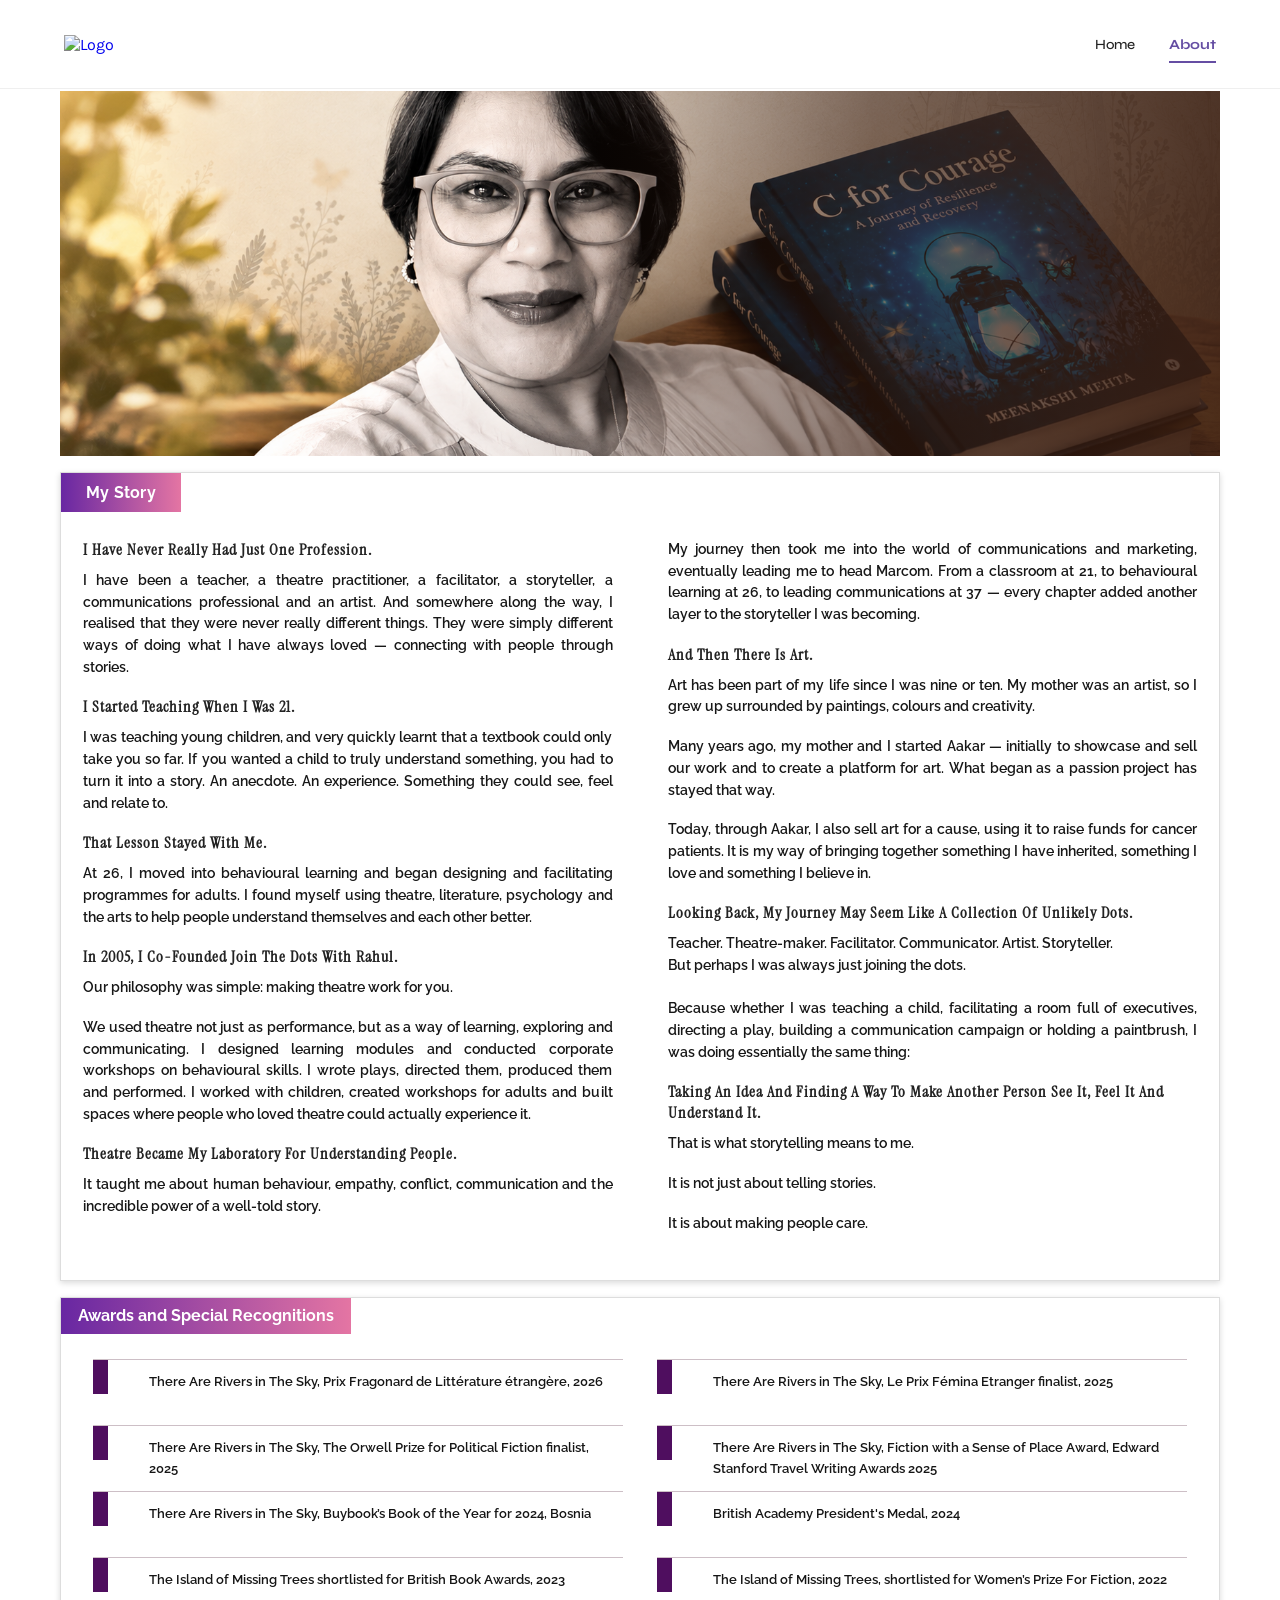
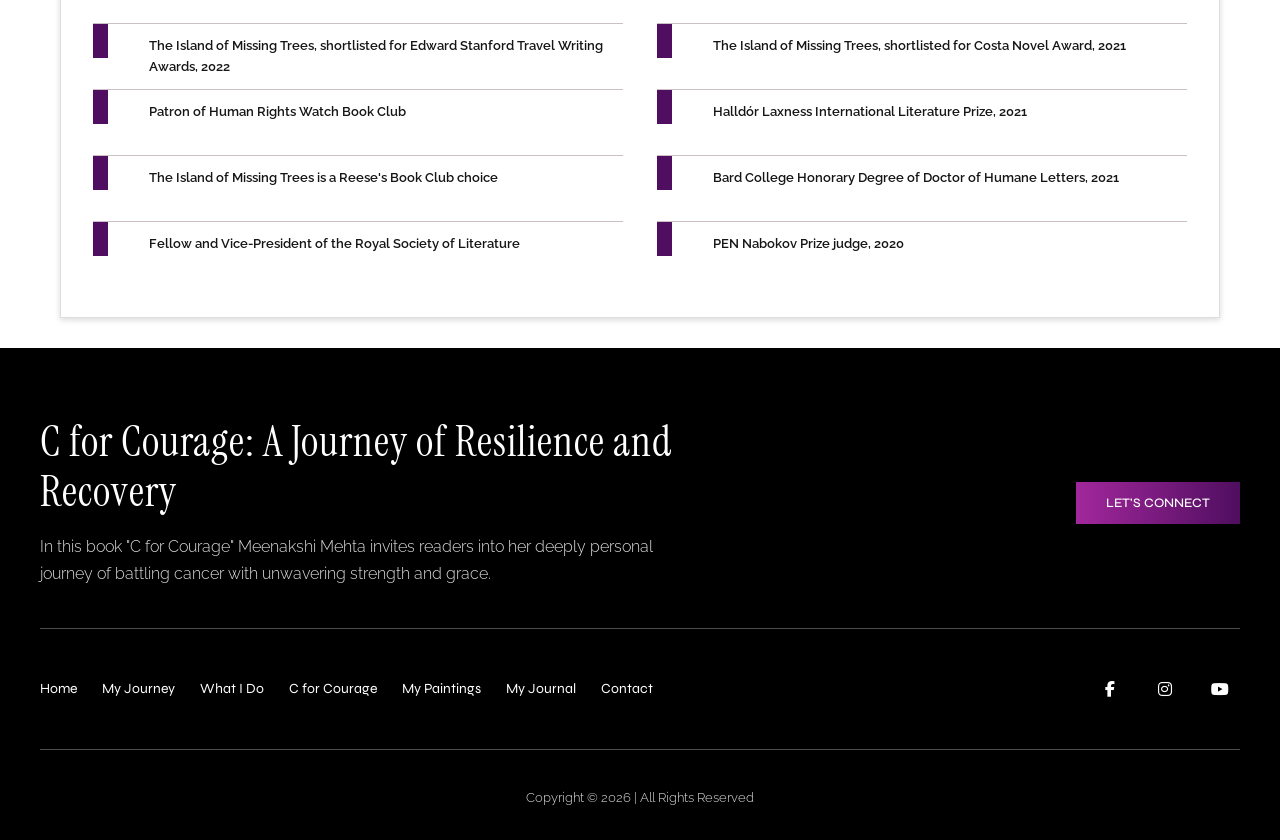
==== about.html @ 2e902992 "Sep Commit About Sep Commit About" ====
<!doctype html>
<html lang="en">
  <head>
    <meta charset="utf-8" />

    <meta content="width=device-width, initial-scale=1.0" name="viewport" />

    <title>Meenakshi Mehta | My Paintings</title>

    <link
      href="https://res.cloudinary.com/dgrocldtz/image/upload/v1784533795/favicon_zptkkn.png"
      rel="icon"
      type="image/png"
    />

    <link href="stylee.css" rel="stylesheet" />
    <link href="style.css" rel="stylesheet" />
    <link href="about.css" rel="stylesheet" />

    <!-- Font Awesome -->
    <link
      href="https://cdnjs.cloudflare.com/ajax/libs/font-awesome/6.7.2/css/all.min.css"
      rel="stylesheet"
    />
  </head>

  <body>
    <!-- ================= HEADER ================= -->
    <header class="header">
      <div class="container nav">
        <div class="logo">
          <a href="index.html">
            <img
              alt="Logo"
              src="https://res.cloudinary.com/dgrocldtz/image/upload/v1784533790/logo_mvz7ui.png"
            />
          </a>
        </div>

        <ul class="menu">
          <li>
            <a href="index.html">Home</a>
          </li>

          <li>
            <a class="active" href="about.html">About</a>
          </li>
        </ul>

        <div class="menu-btn">
          <i class="fa-solid fa-bars"></i>
        </div>
      </div>

      <div class="menu-overlay"></div>
    </header>

    <!-- =========================
         HERO SECTION
    ========================== -->
    <section class="hero-section">
      <div class="hero-container">
        <img
          src="img/about.png"
          alt="Author sitting in a library"
          class="hero-image"
        />

        <!-- Dark overlay on right side -->
        <div class="hero-overlay"></div>
      </div>
    </section>

    <!-- ================= ABOUT SECTION ================= -->

    <section class="biography-section">
      <div class="biography-container">
        <!-- Section Title -->
        <div class="biography-title">My Story</div>

        <!-- Biography Content -->
        <div class="biography-content">
          <!-- Left Column -->
          <div class="biography-column">
            <h4>I have never really had just one profession.</h4>
            <p>
              I have been a teacher, a theatre practitioner, a facilitator, a
              storyteller, a communications professional and an artist. And
              somewhere along the way, I realised that they were never really
              different things. They were simply different ways of doing what I
              have always loved — connecting with people through stories.
            </p>

            <h4>I started teaching when I was 21.</h4>

            <p>
              I was teaching young children, and very quickly learnt that a
              textbook could only take you so far. If you wanted a child to
              truly understand something, you had to turn it into a story. An
              anecdote. An experience. Something they could see, feel and relate
              to.
            </p>

            <h4>That lesson stayed with me.</h4>
            <p>
              At 26, I moved into behavioural learning and began designing and
              facilitating programmes for adults. I found myself using theatre,
              literature, psychology and the arts to help people understand
              themselves and each other better.
            </p>

            
            <h4>In 2005, I co-founded Join the Dots with Rahul.</h4>
            <p>Our philosophy was simple: making theatre work for you.</p>
            <p>
              We used theatre not just as performance, but as a way of learning,
              exploring and communicating. I designed learning modules and
              conducted corporate workshops on behavioural skills. I wrote
              plays, directed them, produced them and performed. I worked with
              children, created workshops for adults and built spaces where
              people who loved theatre could actually experience it.
            </p>            
            
            <h4>Theatre became my laboratory for understanding people.</h4>
            <p>
              It taught me about human behaviour, empathy, conflict,
              communication and the incredible power of a well-told story.
            </p>
          </div>

          <!-- Right Column -->
          <div class="biography-column">
            <p>
              My journey then took me into the world of communications and
              marketing, eventually leading me to head Marcom. From a classroom
              at 21, to behavioural learning at 26, to leading communications at
              37 &mdash; every chapter added another layer to the storyteller I
              was becoming.
            </p>

            <h4>And then there is art.</h4>
            <p>
              Art has been part of my life since I was nine or ten. My mother
              was an artist, so I grew up surrounded by paintings, colours and
              creativity.
            </p>
            <p>
              Many years ago, my mother and I started Aakar &mdash; initially to
              showcase and sell our work and to create a platform for art. What
              began as a passion project has stayed that way.
            </p>
            <p>
              Today, through Aakar, I also sell art for a cause, using it to
              raise funds for cancer patients. It is my way of bringing together
              something I have inherited, something I love and something I
              believe in.
            </p>
            <h4>
              Looking back, my journey may seem like a collection of unlikely
              dots.
            </h4>
            <p>
              Teacher. Theatre-maker. Facilitator. Communicator. Artist.
              Storyteller.<br />But perhaps I was always just joining the
              dots.<br /><br />Because whether I was teaching a child, facilitating a
              room full of executives, directing a play, building a
              communication campaign or holding a paintbrush, I was doing
              essentially the same thing:
            </p>

            <h4>Taking an idea and finding a way to make another person see it, feel it and understand it.</h4>
            <p>That is what storytelling means to me.</p>
            <p>It is not just about telling stories.</p>
            <p>It is about making people care.</p>
          </div>
        </div>
      </div>
    </section>

    <!-- ================= AWARDS SECTION ================= -->
    <!-- =========================================
     AWARDS & SPECIAL RECOGNITIONS
========================================= -->

    <section class="awards-section">
      <div class="awards-container">
        <!-- Section Heading -->
        <div class="awards-title">Awards and Special Recognitions</div>

        <div class="awards-grid">
          <!-- =========================
                 LEFT COLUMN
            ========================== -->

          <div class="awards-column">
            <div class="award-item">
              <span class="award-marker"></span>

              <p>
                There Are Rivers in The Sky, Prix Fragonard de Littérature
                étrangère, 2026
              </p>
            </div>

            <div class="award-item">
              <span class="award-marker"></span>

              <p>
                There Are Rivers in The Sky, The Orwell Prize for Political
                Fiction finalist, 2025
              </p>
            </div>

            <div class="award-item">
              <span class="award-marker"></span>

              <p>
                There Are Rivers in The Sky, Buybook’s Book of the Year for
                2024, Bosnia
              </p>
            </div>

            <div class="award-item">
              <span class="award-marker"></span>

              <p>
                The Island of Missing Trees shortlisted for British Book Awards,
                2023
              </p>
            </div>

            <div class="award-item">
              <span class="award-marker"></span>

              <p>
                The Island of Missing Trees, shortlisted for Edward Stanford
                Travel Writing Awards, 2022
              </p>
            </div>

            <div class="award-item">
              <span class="award-marker"></span>

              <p>Patron of Human Rights Watch Book Club</p>
            </div>

            <div class="award-item">
              <span class="award-marker"></span>

              <p>The Island of Missing Trees is a Reese's Book Club choice</p>
            </div>

            <div class="award-item">
              <span class="award-marker"></span>

              <p>
                Fellow and Vice-President of the Royal Society of Literature
              </p>
            </div>
          </div>

          <!-- =========================
                 RIGHT COLUMN
            ========================== -->

          <div class="awards-column">
            <div class="award-item">
              <span class="award-marker"></span>

              <p>
                There Are Rivers in The Sky, Le Prix Fémina Etranger finalist,
                2025
              </p>
            </div>

            <div class="award-item">
              <span class="award-marker"></span>

              <p>
                There Are Rivers in The Sky, Fiction with a Sense of Place
                Award, Edward Stanford Travel Writing Awards 2025
              </p>
            </div>

            <div class="award-item">
              <span class="award-marker"></span>

              <p>British Academy President's Medal, 2024</p>
            </div>

            <div class="award-item">
              <span class="award-marker"></span>

              <p>
                The Island of Missing Trees, shortlisted for Women’s Prize For
                Fiction, 2022
              </p>
            </div>

            <div class="award-item">
              <span class="award-marker"></span>

              <p>
                The Island of Missing Trees, shortlisted for Costa Novel Award,
                2021
              </p>
            </div>

            <div class="award-item">
              <span class="award-marker"></span>

              <p>Halldór Laxness International Literature Prize, 2021</p>
            </div>

            <div class="award-item">
              <span class="award-marker"></span>

              <p>
                Bard College Honorary Degree of Doctor of Humane Letters, 2021
              </p>
            </div>

            <div class="award-item">
              <span class="award-marker"></span>

              <p>PEN Nabokov Prize judge, 2020</p>
            </div>
          </div>
        </div>
      </div>
    </section>

    <!-- ================= FOOTER ================= -->
    <footer class="footer">
      <div class="footer-container">
        <div class="footer-top">
          <div class="footer-left">
            <h2>C for Courage: A Journey of Resilience and Recovery</h2>

            <p>
              In this book "C for Courage" Meenakshi Mehta invites readers into
              her deeply personal journey of battling cancer with unwavering
              strength and grace.
            </p>
          </div>

          <div class="footer-buttons">
            <a class="btn dark" href="#contact"> LET'S CONNECT </a>
          </div>
        </div>

        <hr />

        <div class="footer-middle">
          <div class="footer-links">
            <a class="nav-link active" href="/"> Home </a>

            <a class="nav-link" href="#about"> My Journey </a>

            <a class="nav-link" href="#services"> What I Do </a>

            <a class="nav-link" href="#cforcourage"> C for Courage </a>

            <a class="nav-link" href="#paintings"> My Paintings </a>

            <a class="nav-link" href="#blog"> My Journal </a>

            <a class="nav-link" href="#contact"> Contact </a>
          </div>

          <div class="footer-socials">
            <a href="#">
              <i class="fab fa-facebook-f"></i>
            </a>

            <a href="#">
              <i class="fab fa-instagram"></i>
            </a>

            <a href="#">
              <i class="fab fa-youtube"></i>
            </a>
          </div>
        </div>

        <hr />

        <div class="footer-bottom">
          <p>Copyright © 2026 | All Rights Reserved</p>
        </div>
      </div>
    </footer>

    <!-- ================= MOVE TO TOP ================= -->
    <button id="scrollTopBtn">
      <i class="fas fa-arrow-up"></i>
    </button>

    <!-- Existing website script -->
    <script src="script.js"></script>
  </body>
</html>
---- stylee.css ----
/*=========================
Google Font
=========================*/
@import url("https://fonts.googleapis.com/css2?family=Raleway:ital,wght@0,100..900;1,100..900&display=swap");

@import url("https://fonts.googleapis.com/css2?family=Syne:wght@400..800&display=swap");

* {
  margin: 0;
  padding: 0;
  box-sizing: border-box;
}

html {
  scroll-behavior: smooth;
}

body {
  font-family: "Raleway", sans-serif;
  color: #222;
  background: #fff;
}

img {
  width: 100%;
  display: block;
}

a {
  text-decoration: none;
}

ul {
  list-style: none;
}

.container {
  width: 92%;
  max-width: 1280px;
  margin: auto;
}

/*=========================
Header
=========================*/
.header {
  position: sticky;
  top: 0;
  left: 0;
  width: 100%;
  background: #fff;
  z-index: 999;
  border-bottom: 1px solid #ececec;
}

.nav {
  display: flex;
  justify-content: space-between;
  align-items: center;
  height: 82px;
}

.menu {
  display: flex;
  align-items: center;
  gap: 34px;
}

.menu li a {
  color: #222;
  font-size: 13px;
  font-weight: 500;
  transition: 0.3s;
  font-family: "Syne", serif;
}

.menu li a:hover {
  color: #654ea3;
}

.menu li a.active {
  color: #654ea3;
}

.menu-btn {
  display: none;

  font-size: 24px;

  cursor: pointer;
}

/*=========================
Page Title
=========================*/

.page-title {
  padding: 60px 0 45px;
  text-align: center;
}

.page-title h1 {
  font-size: 3rem;
  font-weight: 800;
  text-transform: uppercase;
  font-family: "Cormorant Garamond", serif;
  line-height: 1.1;
}

.page-title h1 span {
  color: #654ea3;
}

/*=========================
Portfolio
=========================*/

.portfolio {
  padding-bottom: 80px;
}

.portfolio-grid {
  display: grid;

  grid-template-columns: repeat(4, 1fr);

  gap: 40px 28px;
}

/*=========================
Card
=========================*/

.work-card {
  transition: 0.35s;
}

.image {
  overflow: hidden;
  border: 1px solid #ededed;
}

.image img {
  aspect-ratio: 1/1;
  object-fit: cover;
  transition: 0.45s;
}

.work-card:hover img {
  transform: scale(1.08);
}

.work-card h3 {
  margin-top: 14px;
  font-size: 15px;
  font-weight: 700;
  color: #111;
}

.work-card p {
  margin-top: 6px;

  color: #666;

  font-size: 12px;

  line-height: 22px;

  font-style: italic;
}

/*=========================
Responsive
=========================*/

@media (max-width: 1100px) {
  .portfolio-grid {
    grid-template-columns: repeat(3, 1fr);
  }

  .menu {
    gap: 22px;
  }
}

@media (max-width: 768px) {
  .menu {
    display: none;
  }

  .menu-btn {
    display: block;
  }

  .page-title {
    padding: 45px 0;
  }

  .page-title h1 {
    font-size: 42px;
  }

  .portfolio-grid {
    grid-template-columns: repeat(2, 1fr);

    gap: 30px 20px;
  }
}

@media (max-width: 576px) {
  .logo img {
    width: 145px;
  }

  .page-title h1 {
    font-size: 34px;
  }

  .portfolio-grid {
    grid-template-columns: 1fr;

    gap: 35px;
  }
}

/*=========================
Portfolio Card Styling
=========================*/

.work-card {
  position: relative;
  transition: all 0.35s ease;
}

.work-card:hover {
  transform: translateY(-6px);
}

.image {
  position: relative;
  overflow: hidden;
  background: #fff;
  border: 1px solid #e9e9e9;
  box-shadow: 0 3px 10px rgba(0, 0, 0, 0.05);
  transition: 0.35s;
}

.work-card:hover .image {
  box-shadow: 0 18px 35px rgba(0, 0, 0, 0.12);
}

.image img {
  width: 100%;
  height: 250px;
  object-fit: cover;
  transition: transform 0.6s ease;
}

.work-card:hover img {
  transform: scale(1.08);
}

/* Title */

.work-card h3 {
  margin-top: 15px;
  font-size: 15px;
  font-weight: 700;
  color: #111;
  line-height: 22px;
  transition: 0.3s;
  text-transform: uppercase;
  font-family: "Raleway", sans-serif;
}

.work-card:hover h3 {
  color: #654ea3;
}

.gradientText {
  background: -webkit-linear-gradient(#9d50bb, #6e48aa);
  -webkit-background-clip: text;
  background-clip: text;
  -webkit-text-fill-color: transparent;
}

/* Category */

.work-card p {
  margin-top: 8px;
  font-size: 12px;
  line-height: 20px;
  color: #777;
  font-style: italic;
}

/*=========================
Better Responsive
=========================*/

@media (max-width: 1200px) {
  .image img {
    height: 220px;
  }
}

@media (max-width: 768px) {
  .image img {
    height: 210px;
  }

  .work-card h3 {
    font-size: 14px;
  }
}

@media (max-width: 576px) {
  .image img {
    height: 260px;
  }
}

/*=========================
Mobile Menu
=========================*/

.menu-overlay {
  position: fixed;
  inset: 0;
  background: rgba(0, 0, 0, 0.45);
  opacity: 0;
  visibility: hidden;
  transition: 0.35s;
  z-index: 998;
}

.menu-overlay.active {
  opacity: 1;
  visibility: visible;
}

@media (max-width: 768px) {
  .menu {
    position: fixed;

    top: 0;
    right: -100%;

    width: 280px;
    height: 100vh;

    background: #fff;

    display: flex;
    flex-direction: column;

    align-items: flex-start;

    gap: 0;

    padding: 90px 30px;

    box-shadow: -5px 0 20px rgba(0, 0, 0, 0.12);

    transition: 0.4s;

    z-index: 999;
  }

  .menu.active {
    right: 0;
  }

  .menu li {
    width: 100%;
  }

  .menu li a {
    display: block;

    padding: 15px 0;

    border-bottom: 1px solid #eee;

    font-size: 15px;

    width: 100%;
  }

  .menu-btn {
    display: block;
    font-size: 24px;
    cursor: pointer;
    z-index: 1000;
  }
}

/*=================================
STEP 5 : Premium Portfolio Cards
=================================*/

.portfolio {
  padding: 20px 0 100px;
}

.portfolio-grid {
  display: grid;
  grid-template-columns: repeat(3, 1fr);
  gap: 55px 32px;
}

/* Card */

.work-card {
  cursor: pointer;
  transition: all 0.4s ease;
}

/* Image */

.image {
  position: relative;
  overflow: hidden;
  background: #fff;
  border-radius: 4px;
  border: 1px solid #ececec;
  box-shadow: 0 6px 20px rgba(0, 0, 0, 0.05);
}

.image img {
  width: 100%;
  aspect-ratio: 1/1;
  object-fit: cover;
  transition: transform 0.8s ease;
  height: 480px;
}

/* Overlay */

.image::before {
  content: "";
  position: absolute;
  inset: 0;
  background: linear-gradient(to top, rgba(0, 0, 0, 0.45), rgba(0, 0, 0, 0.05));
  opacity: 0;
  transition: 0.4s;
  z-index: 1;
}

.work-card:hover .image::before {
  opacity: 1;
}

.work-card:hover .image::after {
  opacity: 1;
  transform: translate(-50%, -50%) scale(1);
}

.work-card:hover img {
  transform: scale(1.12);
}

.work-card:hover {
  transform: translateY(-10px);
}

/* Content */

.work-content {
  padding: 18px 2px 0;
}

.work-content h3 {
  font-size: 17px;
  color: #1d1d1d;

  font-weight: 700;

  line-height: 28px;

  transition: 0.3s;
}

.work-content p {
  margin-top: 10px;

  color: #777;

  font-size: 13px;

  line-height: 24px;

  font-style: italic;
}

.work-card:hover h3 {
  color: #654ea3;
}

/* Responsive */

@media (max-width: 1200px) {
  .portfolio-grid {
    grid-template-columns: repeat(3, 1fr);
  }
}

@media (max-width: 992px) {
  .portfolio-grid {
    grid-template-columns: repeat(2, 1fr);
  }
}

@media (max-width: 576px) {
  .portfolio-grid {
    grid-template-columns: 1fr;
    gap: 45px;
  }

  .image img {
    aspect-ratio: 1/1;
  }
}

/*=====================================
STEP 6 : Premium Header (WebeeSocial Style)
======================================*/

.header {
  position: sticky;
  top: 0;
  left: 0;
  width: 100%;
  background: #fff;
  z-index: 9999;
  transition: 0.35s ease;
  border-bottom: 1px solid #efefef;
}

.header.scrolled {
  box-shadow: 0 8px 25px rgba(0, 0, 0, 0.08);
}

.nav {
  height: 88px;
  display: flex;
  align-items: center;
  justify-content: space-between;
}

.logo img {
  width: 150px;
  transition: 0.3s;
}

/*==================
Navigation
==================*/

.menu {
  display: flex;
  align-items: center;
  gap: 34px;
}

.menu li {
  position: relative;
}

.menu li a {
  position: relative;

  display: inline-block;

  color: #222;

  font-size: 14px;

  font-weight: 500;

  padding: 30px 0;

  transition: 0.35s;
}

/* Hover */

.menu li a:hover {
  color: #654ea3;
  font-weight: 700;
}

/* Active */

.menu li a.active {
  color: #654ea3;
  font-weight: 700;
}

/* Underline Animation */

.menu li a::after {
  content: "";

  position: absolute;

  left: 0;
  bottom: 20px;

  width: 0;
  height: 2px;

  background: #654ea3;

  transition: 0.35s ease;
}

.menu li a:hover::after {
  width: 100%;
}

.menu li a.active::after {
  width: 100%;
}

/*==================
Hamburger
==================*/

.menu-btn {
  width: 44px;
  height: 44px;

  border-radius: 50%;

  display: none;

  align-items: center;
  justify-content: center;

  cursor: pointer;

  transition: 0.3s;
}

.menu-btn:hover {
  background: #f5f5f5;
}

.menu-btn i {
  font-size: 22px;
}

/*==================
Responsive
==================*/

@media (max-width: 768px) {
  .nav {
    height: 78px;
  }

  .logo img {
    width: 160px;
  }

  .menu-btn {
    display: flex;
  }

  .menu {
    padding-top: 90px;
  }

  .menu li a {
    padding: 16px 0;
  }
}
---- style.css ----
@import url("https://fonts.googleapis.com/css2?family=Instrument+Serif:ital@0;1&display=swap");

@import url("https://fonts.googleapis.com/css2?family=Karla:ital,wght@0,200..800;1,200..800&display=swap");

@import url("https://fonts.googleapis.com/css2?family=Raleway:ital,wght@0,100..900;1,100..900&display=swap");

@import url("https://fonts.googleapis.com/css2?family=Poppins:ital,wght@0,100;0,200;0,300;0,400;0,500;0,600;0,700;0,800;0,900;1,100;1,200;1,300;1,400;1,500;1,600;1,700;1,800;1,900&display=swap");

* {
  margin: 0;
  padding: 0;
  box-sizing: border-box;
}

html {
  overflow-x: hidden;
  scroll-behavior: smooth;
}

body {
  overflow-x: hidden;
  overflow-y: auto;
}

h1,
h2,
h3,
h4,
h5,
h6 {
  font-family: "Instrument Serif", serif;
}

p {
  font-family: "Raleway", sans-serif;
}

a {
  font-family: "Karla", sans-serif;
}

button {
  font-family: "Karla", sans-serif;
}

ul li {
  font-family: "Raleway", sans-serif;
}

#paintingPrice {
  font-size: 2rem;
  font-weight: 600;
  font-family: "Poppins", sans-serif;
}

/* ================= Navbar CSS ================= */
.navbar {
  position: absolute;
  top: 0;
  left: 0;
  width: 100%;
  padding: 25px 6%;
  display: flex;
  justify-content: space-between;
  align-items: center;
  z-index: 1000;
}

.logo img {
  width: 140px;
  height: auto;
  display: block;
}

/* Desktop Menu */
#navMenu {
  display: flex;
  align-items: center;
  gap: 1.5rem;
}

#navMenu a {
  position: relative;
  text-decoration: none;
  color: #111;
  font-size: 0.9rem;
  font-weight: 700;
  padding-bottom: 8px;
  text-transform: uppercase;
}

/* underline animation */
#navMenu a::after {
  content: "";
  position: absolute;
  left: 50%;
  bottom: 0;
  width: 0;
  height: 1px;
  background: #111;
  transform: translateX(-50%);
  transition: width 0.35s ease;
}

#navMenu a:hover::after,
#navMenu a.active::after {
  width: 100%;
}

/* Hamburger */
.menu-btn {
  display: none;
  width: 31px;
  height: 26px;
  cursor: pointer;
  flex-direction: column;
  justify-content: space-between;
}

.menu-btn span {
  width: 100%;
  height: 3px;
  background: #111;
  border-radius: 5px;
  transition: 0.3s;
}

/* ================= Social Icons ================= */
#navMenu .social-link {
  padding-bottom: 0;
  width: 24px;
  height: 24px;
  display: flex;
  align-items: center;
  justify-content: center;
  margin-left: 2px;
}

#navMenu .social-link::after {
  display: none;
}

#navMenu .social-link img {
  width: 31px;
  height: 31px;
  transition: 0.3s ease;
  transform: translateY(-2px)
}

#navMenu .social-link:hover img {
  transform: translateY(-4px);
}

@media (max-width: 768px) {
  #navMenu .social-link {
    width: auto;
    height: auto;
  }

  #navMenu .social-link img {
    width: 22px;
    height: 22px;
  }
}

/* ================= Tablet ================= */
@media (max-width: 1024px) {
  .navbar {
    padding: 20px 4%;
  }

  #navMenu {
    gap: 1rem;
  }

  #navMenu a {
    font-size: 1rem;
  }
}

/* ================= Mobile ================= */
@media (max-width: 768px) {
  .navbar {
    padding: 20px 5%;
  }

  .logo img {
    width: 120px;
  }

  /* Show Hamburger */
  .menu-btn {
    display: flex;
    background: transparent;
    border: none;
  }

  /* Mobile Menu */
  #navMenu {
    position: absolute;
    top: 100%;
    left: 0;
    width: 100%;
    background: #fff;
    display: flex;
    flex-direction: column;
    align-items: center;
    padding: 30px 0;
    gap: 25px;
    transform: translateY(-20px);
    opacity: 0;
    visibility: hidden;
    transition: 0.35s ease;
    box-shadow: 0 10px 25px rgba(0, 0, 0, 0.1);
  }

  #navMenu.active {
    transform: translateY(0);
    opacity: 1;
    visibility: visible;
  }

  #navMenu a {
    font-size: 1.2rem;
  }

  /* Hamburger Animation */
  .menu-btn.active span:nth-child(1) {
    transform: rotate(45deg) translateY(13px);
  }

  .menu-btn.active span:nth-child(2) {
    opacity: 0;
  }

  .menu-btn.active span:nth-child(3) {
    transform: rotate(-45deg) translateY(-13px);
  }
}

/* Small Mobile */
@media (max-width: 480px) {
  .navbar {
    padding: 18px 20px;
  }

  .logo img {
    width: 110px;
  }

  #navMenu a {
    font-size: 1.1rem;
  }
}

/* ================= Hero Section CSS ================= */
.hero {
  min-height: 80vh;
  position: relative;
  overflow: hidden;
  background: linear-gradient(90deg, #ffffff 0%, #eaafc8 50%, #654ea3 100%);
}

/* ================= HERO BACKGROUND IMAGE ================= */

.hero::before {
  content: "";
  position: absolute;
  inset: 0;

  background-image: url("./img/banner.png");
  background-size: cover;
  background-position: center;
  background-repeat: no-repeat;

  opacity: 0.40;
  z-index: 0;
  pointer-events: none;
}

/* ================= MOVING BACKGROUND TEXT ================= */

.scroll-text {
  position: absolute;
  top: 28%;
  left: 0;
  width: 100%;
  height: 126px;
  cursor: pointer;
  overflow: hidden;

  -webkit-mask-image: linear-gradient(
    to right,
    transparent,
    black 12%,
    black 88%,
    transparent
  );

  mask-image: linear-gradient(
    to right,
    transparent,
    black 12%,
    black 88%,
    transparent
  );

  z-index: 1;
}

.scroll-track {
  display: flex;
  width: max-content;
  animation: marquee 53s linear infinite;
}

.scroll-text:hover .scroll-track {
  animation-play-state: paused;
}

.scroll-track span {
  font-size: clamp(70px, 7vw, 160px);
  font-weight: 500;
  color: #000;
  white-space: nowrap;
  padding-right: 100px;
  line-height: 1;
  font-family: "Instrument Serif", serif;
  letter-spacing: 4px;
}

/* ================= MARQUEE ANIMATION ================= */

@keyframes marquee {
  from {
    transform: translateX(0);
  }

  to {
    transform: translateX(-50%);
  }
}

/* ================= HERO CONTENT ================= */

.hero-content {
  max-width: 1400px;
  min-height: 80vh;
  margin: auto;
  padding: 90px 7% 0;

  display: flex;
  align-items: center;
  justify-content: center;

  position: relative;
  z-index: 2;
}

/* ================= LEFT CONTENT ================= */

.small-content {
  padding-top: 62px;
}

/* ================= BUTTONS ================= */

.head_buttons {
  display: flex;
  gap: 20px;
  flex-wrap: wrap;
}

.btn1 {
  position: relative;
  display: inline-flex;
  align-items: center;
  justify-content: center;

  padding: 14px 45px;

  text-decoration: none;
  font-size: 13px;
  font-weight: 600;
  text-transform: uppercase;

  overflow: hidden;
  transition: 0.35s;
  z-index: 1;

  font-family: "Karla", sans-serif;
}

/* ================= WHATSAPP BUTTON ================= */

.whatsapp-btn {
  display: inline-flex;
  align-items: center;
  justify-content: center;
  gap: 10px;
}

.whatsapp-btn1 {
  display: inline-flex;
  align-items: center;
  justify-content: center;
  gap: 10px;
}

.whatsapp-btn i {
  font-size: 18px;
  color: #ffffff;
  transition: 0.35s ease;
}

.whatsapp-btn1 i {
  font-size: 18px;
  color: #fff;
  transition: 0.35s ease;
}

.whatsapp-btn:hover i {
  color: #fff;
}

/* ================= FILL BUTTON ================= */

.btn-fill {
  background: linear-gradient(90deg, #a2279c, #4f0e5f);
  color: #fff;
}

.btn-fill::before {
  content: "";

  position: absolute;
  left: 0;
  bottom: -100%;

  width: 100%;
  height: 100%;

  background: linear-gradient(90deg, #6827a2, #e475a3);

  transition: 0.4s;
  z-index: -1;
}

.btn-fill:hover::before {
  bottom: 0;
}

/* ================= OUTLINE BUTTON ================= */

.btn-outline {
  border: 2px solid #ffffff;
  color: #ffffff;
}

.btn-outline::before {
  content: "";

  position: absolute;
  left: 0;
  bottom: -100%;

  width: 100%;
  height: 100%;

  background: linear-gradient(90deg, #a2279c, #4f0e5f);

  transition: 0.4s;
  z-index: -1;
}

.btn-outline:hover {
  color: #fff;
  border: none;
}

.btn-outline:hover::before {
  bottom: 0;
}

/* ================= BUY NOW BUTTON ================= */

.buy-now-btn {
  display: inline-flex;
  align-items: center;
  justify-content: center;

  margin-top: 18px;
  padding: 8px 28px;

  background: linear-gradient(90deg, #a2279c, #4f0e5f);
  color: #fff;

  text-decoration: none;
  border-radius: 50px;

  font-size: 12px;
  font-weight: 600;

  transition: 0.3s ease;
}

.buy-now-btn:hover {
  background: linear-gradient(90deg, #6827a2, #e475a3);
  transform: translateY(-2px);
}

/* ================= LAPTOP ================= */

@media (max-width: 1200px) {
  .hero-content {
    padding: 110px 5% 0;
  }

  .small-content h1 {
    font-size: 45px;
  }

  .hero-image img {
    max-width: 430px;
  }
}

/* ================= TABLET ================= */

@media (max-width: 992px) {
  .hero {
    padding-top: 100px;
  }

  .hero-content {
    min-height: auto;

    flex-direction: column-reverse;

    align-items: center;

    text-align: center;

    padding: 0 30px;
  }

  .small-content {
    padding-bottom: 40px;
  }

  .small-content h1 {
    max-width: 100%;

    font-size: 40px;
  }

  .head_buttons {
    justify-content: center;
  }

  .hero-image {
    justify-content: center;
  }

  .hero-image img {
    max-width: 400px;
  }

  .scroll-text {
    top: 70px;
  }

  .scroll-track span {
    font-size: 85px;
  }
}

/* ================= MOBILE ================= */

@media (max-width: 768px) {
  .hero {
    min-height: auto;

    padding-bottom: 50px;
  }

  .hero-content {
    padding: 0 20px;

    gap: 30px;
  }

  .scroll-text {
    top: 55px;
  }

  .scroll-track span {
    font-size: 62px;
    padding-right: 60px;
    margin-top: 50px;
  }

  .small-content h1 {
    font-size: 32px;
    line-height: 1.25;
  }

  .head_buttons {
    flex-direction: column;
    align-items: center;
  }

  .btn1 {
    width: 100%;
    max-width: 300px;
    padding: 14px 20px;
  }

  .hero-image img {
    max-width: 320px;
  }
}

/* ================= SMALL MOBILE ================= */

@media (max-width: 480px) {
  .scroll-track span {
    font-size: 53px;
    margin-top: 30px;
  }

  .small-content h1 {
    font-size: 26px;
  }

  .hero-image img {
    max-width: 260px;
  }

  .btn1 {
    max-width: 100%;
  }
}

/* ================= Features Section CSS ================= */
.featured-section {
  width: 100%;
  display: flex;
  align-items: center;
  justify-content: space-between;
  gap: 3rem;
  padding: 20px 4%;
  background: #ffffff;
  overflow: hidden;
}

.featured-content {
  flex: 1;
  max-width: 233px;
}

.featured-content h2 {
  font-size: 1.6rem;
  color: #000000;
  margin-left: 40px;
  text-transform: capitalize;
  font-weight: 700;
  letter-spacing: 2px;
}

.logo-slider {
  flex: 1;
  overflow: hidden;
  position: relative;
}

.logo-track {
  display: flex;
  align-items: center;
  gap: 60px;
  width: max-content;
  animation: slideLogos 26s linear infinite;
}

.logo-track img {
  width: 150px;
  height: 150px;
  object-fit: contain;
  transition: 0.3s;
}

.logo-track img:hover {
  transform: scale(1.1);
}

@keyframes slideLogos {
  from {
    transform: translateX(0);
  }
  to {
    transform: translateX(-50%);
  }
}

/* Responsive */

@media (max-width: 768px) {
  .featured-section {
    flex-direction: column;
    text-align: center;
    gap: 40px;
  }

  .featured-content h2 {
    font-size: 32px;
  }

  .logo-track {
    gap: 35px;
  }

  .logo-track img {
    width: 70px;
    height: 70px;
  }
}

/* ================= About Section CSS ================= */
.about-author {
  display: grid;
  grid-template-columns: 1fr 1fr;
  align-items: stretch;
  min-height: 100vh;
  overflow: hidden;
  background: #fff;
}

/* ================= IMAGE SECTION ================= */

.author-image {
  width: 100%;
  height: 100%;
  min-height: 700px;
}

.author-image img {
  width: 100%;
  height: 100%;
  display: block;
  object-fit: cover;
  object-position: center top;
  padding: 100px;
}

/* ================= CONTENT SECTION ================= */

.author-content {
  padding: clamp(40px, 2vw, 95px);
  display: flex;
  flex-direction: column;
  justify-content: center;
}

.subtitle {
  display: inline-block;
  width: fit-content;
  font-size: 14px;
  font-weight: 500;
  text-transform: uppercase;
  padding: 7px 16px;
  border-radius: 30px;
  margin-bottom: 25px;
  font-family: "Karla", sans-serif;
  background: linear-gradient(90deg, #6827a2, #e475a3);
  color: #fff;
}

.author-content h2 {
  font-weight: 800;
  font-size: clamp(38px, 4vw, 64px);
  line-height: 1.1;
  color: #111;
  margin-bottom: 20px;
  letter-spacing: 2px;
}

.author-content p {
  font-size: clamp(15px, 1vw, 18px);
  line-height: 1.4;
  font-weight: 400;
  letter-spacing: 0.3px;
  color: #444;
  text-align: justify;
  margin-bottom: 18px;
}

/* ================= BUTTON ================= */

.author-button {
  margin-top: 5px;
  text-transform: uppercase;
  font-family: "Syne", sans-serif;
}

.book-btn-donate {
  display: inline-flex;
  justify-content: center;
  align-items: center;
  padding: 15px 35px;
  background: linear-gradient(90deg, #a2279c, #4f0e5f);
  color: white;
  text-decoration: none;
  font-size: 14px;
  font-weight: 500;
  transition: 0.3s ease;
  font-family: "Karla", sans-serif;
  text-transform: uppercase;
}

.book-btn-donate:hover {
  transform: translateY(-3px);
  background: linear-gradient(90deg, #6827a2, #e475a3);
}

/* ================================================= */
/* LARGE DESKTOP */
/* ================================================= */

@media (max-width: 1400px) {
  .author-content {
    padding: 60px 60px 60px 0px;
  }

  .author-image {
    min-height: 650px;
  }
}

/* ================================================= */
/* LAPTOP */
/* ================================================= */

@media (max-width: 1200px) {
  .author-content {
    padding: 50px;
  }

  .author-content h2 {
    font-size: 48px;
  }

  .author-content p {
    font-size: 16px;
    text-align: justify;
  }
}

/* ================================================= */
/* TABLET */
/* ================================================= */

@media (max-width: 991px) {
  .about-author {
    grid-template-columns: 1fr;
  }

  .author-image {
    width: 100%;
    height: auto;
    min-height: 0;
  }

  .author-image img {
    width: 100%;
    height: auto;
    object-fit: contain;
    object-position: center;
  }

  .author-content {
    padding: 60px 45px;
  }

  .author-content h2 {
    font-size: 50px;
  }

  .author-content p {
    font-size: 17px;
    line-height: 1.8;
    text-align: justify;
  }
}

/* ================================================= */
/* MOBILE */
/* ================================================= */

@media (max-width: 576px) {
  .about-author {
    display: flex;
    flex-direction: column;
  }

  .author-image {
    width: 100%;
    height: auto;
  }

  .author-image img {
    width: 100%;
    height: auto;
    object-fit: contain;
    object-position: center;
  }

  .author-content {
    padding: 40px 20px;
  }

  .subtitle {
    font-size: 12px;
    padding: 6px 14px;
    margin-bottom: 20px;
  }

  .author-content h2 {
    font-size: 38px;
    line-height: 1.15;
  }

  .author-content p {
    font-size: 15px;
    line-height: 1.8;
    text-align: justify;
    margin-bottom: 15px;
  }

  .book-btn-donate {
    width: 100%;
    padding: 14px 20px;
    font-size: 13px;
  }
}

/* ================================================= */
/* SMALL MOBILE */
/* ================================================= */

@media (max-width: 380px) {
  .author-content {
    padding: 35px 16px;
  }

  .author-content h2 {
    font-size: 34px;
  }

  .author-content p {
    text-align: justify;
    font-size: 14px;
  }
}

/* ================= Service Section CSS ================= */
.partner-section {
  position: relative;
  padding: 100px 7%;
  background: linear-gradient(90deg, #000000 0%, #000000 50%, #434343 100%);
  overflow: hidden;
}

.partner-overlay {
  position: absolute;
  inset: 0;
  background: rgba(0, 0, 0, 0.123);
}

.partner-container {
  position: relative;
  z-index: 2;
  display: grid;
  grid-template-columns: 1fr 1fr;
  gap: 80px;
  align-items: center;
}

/*====================================
LEFT CONTENT
=====================================*/

.partner-left {
  width: 100%;
}

.partner-left h2 {
  color: #fff;
  font-size: 3.1rem;
  line-height: 1.1;
  font-weight: 500;
  margin-bottom: 50px;
  letter-spacing: 2px;
}

/*====================================
SERVICE CARDS GRID
=====================================*/

.partner-cards {
  display: grid;
  grid-template-columns: repeat(3,1fr);
  gap: 22px;
}

/* Last row center */
.partner-card:nth-child(4){
    grid-column:1/2;
    margin-bottom: 40px;
}

.partner-card:nth-child(5){
    grid-column:2/3;
    margin-bottom: 40px;
}

/*====================================
CARD
=====================================*/

.partner-card{
    background:rgba(255,255,255,.05);
    backdrop-filter:blur(12px);
    border:1px solid rgba(255,255,255,.12);
    border-radius:20px;
    padding:26px 22px;
    text-align:center;
    transition:.4s;
    cursor:pointer;
    min-height:233px;
    display:flex;
    flex-direction:column;
    justify-content:flex-start;
    align-items:center;
}

.partner-card:hover{

    transform:translateY(-10px);

    background:rgba(185,64,216,.12);

    border-color:#b940d8;

    box-shadow:0 15px 35px rgba(185,64,216,.25);

}

/*====================================
ICON
=====================================*/

.card-icon{
    width:40px;
    height:40px;
    display:flex;
    justify-content:center;
    align-items:center;
    margin-bottom:25px;
    transition:.4s;
}

.card-icon i{
    font-size:34px;
    color:#b940d8;
    transition:.4s;

}

.partner-card:hover .card-icon{
    transform:rotate(5deg);

}

.partner-card:hover .card-icon i{
    color:#fff;
}

/*====================================
CARD TITLE
=====================================*/
.partner-card h3{
    color:#fff;
    font-size:1rem;
    margin-bottom:8px;
    font-weight:500;
    line-height:1.3;
    letter-spacing: 1.5px;
}

/*====================================
CARD TEXT
=====================================*/

.partner-card p{
    color:#d9d9d9;
    line-height:1.3;
    font-size:0.8rem;
}

/*====================================
BUTTON
=====================================*/

.partner-btn{

    display:inline-flex;

    justify-content:center;
    align-items:center;

    margin-top:50px;

    background:#b940d8;

    color:#fff;

    text-decoration:none;

    padding:16px 36px;

    border-radius:10px;

    font-weight:600;

    text-transform:uppercase;

    letter-spacing:1px;

    transition:.35s;

}

.partner-btn:hover{

    background:#ffffff;

    color:#111;

    transform:translateY(-4px);

}

/*====================================
RIGHT SIDE
=====================================*/

.partner-right{

    width:100%;

    display:flex;

    flex-direction:column;

    gap:18px;

}

/*====================================
ACCORDION
=====================================*/

.accordion-item{
    background:rgba(255,255,255,.05);
    border:1px solid rgba(255,255,255,.12);
    border-radius:18px;
    overflow:hidden;
    transition:.35s ease;
}

.accordion-item:hover{
    border-color:#b940d8;
}

.accordion-item.active{
    background:rgba(185,64,216,.10);
    border-color:#b940d8;
}

.accordion-header{
    display:flex;
    justify-content:space-between;
    align-items:center;
    padding: 17px 30px;
    cursor:pointer;
}

.accordion-header h3{
    color:#fff;
    font-size:24px;
    font-weight:600;
    margin:0;
    font-family: "raleway", sans-serif;
}

.accordion-header .icon{
    width:42px;
    height:42px;
    border-radius:50%;
    border:2px solid #b940d8;
    color:#b940d8;
    display:flex;
    align-items:center;
    justify-content:center;
    font-size:22px;
    transition:.35s;
}

.accordion-item.active .icon{
    background:#b940d8;
    color:#fff;
}

.accordion-content{
    max-height:0;
    overflow:hidden;
    transition:max-height .45s ease;
}

.accordion-content p{
    padding: 0 30px 22px;
    color: #d6d6d6;
    line-height: 1.4;
    font-size: 0.9rem;
}

.accordion-item.active .accordion-content{
    max-height:250px;
}

/*====================================
ANIMATIONS
=====================================*/

.partner-card{
    animation:fadeUp .7s ease both;
}

.partner-card:nth-child(2){
    animation-delay:.1s;
}

.partner-card:nth-child(3){
    animation-delay:.2s;
}

.partner-card:nth-child(4){
    animation-delay:.3s;
}

.partner-card:nth-child(5){
    animation-delay:.4s;
}

@keyframes fadeUp{

    from{

        opacity:0;
        transform:translateY(40px);

    }

    to{

        opacity:1;
        transform:translateY(0);

    }

}

/*====================================
LARGE SCREEN
=====================================*/

@media(max-width:1200px){

.partner-left h2{

    font-size:46px;

}

.partner-container{

    gap:55px;

}

.partner-cards{

    gap:18px;

}

.partner-card{

    padding:28px 18px;
    min-height:220px;

}

}

/*====================================
TABLET
=====================================*/

@media(max-width:992px){

.partner-container{

    grid-template-columns:1fr;
    gap:60px;

}

.partner-left{

    order:1;

}

.partner-right{

    order:2;

}

.partner-left h2{

    font-size:42px;

}

.partner-cards{

    grid-template-columns:repeat(2,1fr);

}

.partner-card:nth-child(4){

    grid-column:auto;

}

.partner-card:nth-child(5){

    grid-column:1 / span 2;
    width:55%;
    justify-self:center;

}

}

/*====================================
MOBILE
=====================================*/

@media(max-width:768px){

.partner-section{

    padding:80px 20px;

}

.partner-left h2{

    font-size:34px;
    line-height:1.25;

}

.partner-cards{

    grid-template-columns:1fr;

}

.partner-card:nth-child(5){

    width:100%;
    grid-column:auto;

}

.partner-card{

    min-height:auto;

}

.partner-btn{

    width:100%;
    text-align:center;

}

.accordion-header{
    padding:20px;

}

.accordion-header h3{

    font-size:20px;
    width:80%;

}

.accordion-content p{

    padding:0 20px 22px;

}

}

/*====================================
SMALL MOBILE
=====================================*/

@media(max-width:480px){

.partner-left h2{

    font-size:28px;

}

.section-subtitle{

    font-size:12px;

}

.card-icon{

    width:70px;
    height:70px;

}

.card-icon i{

    font-size:28px;

}

.partner-card h3{

    font-size:20px;

}

.partner-card p{

    font-size:14px;

}

.partner-btn{

    padding:15px 20px;
    font-size:14px;

}

.accordion-header h3{

    font-size:18px;

}

.accordion-header .icon{

    width:36px;
    height:36px;
    font-size:18px;

}

}

/* ================= Image Gallery Section CSS ================= */
.collection {
  background: url(./img/gallery-bg.png) no-repeat center top/cover;
  padding: 90px 8%;
}

.collection-top {
  display: flex;
  justify-content: space-between;
  align-items: flex-start;
  margin-bottom: 60px;
}

.small-title {
  color: #ffffff;
  font-size: 17px;
  line-height: 22px;
  font-weight: 300;
  font-family: "Karla", sans-serif;
}

.collection h2 {
  color: #fff;
  font-size: 68px;
  font-weight: 400;
  margin-top: 10px;
  letter-spacing: 2px;
}

.view-more {
  width: 105px;
  height: 105px;
  border: 2px solid #fff;
  border-radius: 50%;
  display: flex;
  flex-direction: column;
  justify-content: center;
  align-items: center;
  text-decoration: none;
  color: #fff;
  font-size: 14px;
  letter-spacing: 2px;
  font-weight: 600;
  transition: 0.35s;
}

.view-more:hover {
  background: #fff;
  color: #222;
  transform: rotate(8deg);
}

/*-----------------------*/
.gallery-grid {
  display: grid;

  grid-template-columns: repeat(4, 250px);

  grid-template-rows:
    205px
    205px
    175px;

  gap: 38px;
  justify-content: center;
}

/* Left Tall */
.card1{
    grid-column:1;
    grid-row:1 / span 2;
}

/* Top Center */
.card2{
    grid-column:2;
    grid-row:1;
}

/* Center Tall */
.card3{
    grid-column:3;
    grid-row:1 / span 2;
}

/* Top Right */
.card4{
    grid-column:4;
    grid-row:1;
}

/* Bottom Left */
.card5{
    grid-column:1;
    grid-row:3;
}

/* Bottom Center Tall */
.card6{
    grid-column:2;
    grid-row:2 / span 2;
}

/* Middle Right */
.card7{
    grid-column:4;
    grid-row:2;
}

/* Bottom Center */
.card8{
    grid-column:3;
    grid-row:3;
}

/* Right Bottom */
.card9{
    grid-column:4;
    grid-row:3;
}

/* Empty cell like screenshot */
.card {
  overflow: hidden;
}

.card img {
  width: 100%;
  height: 100%;
  object-fit: cover;
  transition: 0.5s;
  display: block;
}

.card:hover img {
  transform: scale(1.08);
}

@media (max-width: 1200px) {
  .gallery-grid {
    grid-template-columns: repeat(3, 1fr);
    grid-template-rows: auto;
  }

  .card {
    grid-column: auto !important;
    grid-row: auto !important;
    height: 300px;
  }
}

@media (max-width: 768px) {
  .collection-top {
    flex-direction: column;
    gap: 30px;
  }

  .collection h2 {
    font-size: 48px;
  }

  .gallery-grid {
    grid-template-columns: repeat(2, 1fr);
  }

  .card {
    height: 240px;
  }
}

@media (max-width: 500px) {
  .gallery-grid {
    grid-template-columns: 1fr;
  }

  .card {
    height: 280px;
  }

  .collection h2 {
    font-size: 36px;
  }
}

/* ================= Feature Quote Section CSS ================= */

.quote-section {
  width: 100%;
  min-height: 53vh;
  display: flex;
  justify-content: center;
  align-items: center;
  padding: 25px 20px;
  background: url(./img//quote.png) no-repeat center top/cover;
}

.quote-wrapper {
  width: 100%;
  max-width: 1100px;
  text-align: center;
}

/* Quote Icon */

.quote-icon {
  font-size: 62px;
  color: rgb(101 78 163);
  line-height: 0.8;
}

/* Featured Quote Heading */

.quote-text1 {
  font-family: "Cormorant Garamond", serif;
  font-size: clamp(38px, 4vw, 62px);
  font-weight: 800;
  line-height: 1.2;
  color: #161616;
  max-width: 1000px;
  margin: 0 auto 20px;
}

/* Main Quote */

.quote-text2 {
  font-size: clamp(28px, 4vw, 35px);
  font-weight: 400;
  line-height: 1.3;
  color: #161616;
  max-width: 1000px;
  margin: auto;
  letter-spacing: 1px;
}

/* Author */

.author {
  margin-top: 20px;
}

.signature {
  width: 130px;
  max-width: 100%;
  height: auto;
  display: block;
  margin: auto;
}

/* ================= Large Laptop ================= */

@media (max-width: 1200px) {
  .quote-section {
    padding: 70px 30px;
  }

  .quote-icon {
    font-size: 80px;
  }

  .signature {
    width: 150px;
  }
}

/* ================= Tablet ================= */

@media (max-width: 992px) {
  .quote-section {
    min-height: auto;
    padding: 80px 25px;
  }

  .quote-icon {
    font-size: 70px;
    margin-bottom: 20px;
  }

  .quote-text1 {
    font-size: 48px;
  }

  .quote-text2 {
    font-size: 38px;
  }

  .author {
    margin-top: 40px;
  }

  .signature {
    width: 140px;
  }
}

/* ================= Mobile Landscape / Small Tablet ================= */

@media (max-width: 768px) {
  .quote-section {
    padding: 70px 20px;
  }

  .quote-icon {
    font-size: 60px;
  }

  .quote-text1 {
    font-size: 38px;
    line-height: 1.25;
    margin-bottom: 15px;
  }

  .quote-text2 {
    font-size: 30px;
    line-height: 1.35;
  }

  .author {
    margin-top: 35px;
  }

  .signature {
    width: 125px;
  }
}

/* ================= Mobile ================= */

@media (max-width: 576px) {
  .quote-section {
    padding: 60px 18px;
  }

  .quote-wrapper {
    width: 100%;
  }

  .quote-icon {
    font-size: 48px;
    margin-bottom: 15px;
  }

  .quote-text1 {
    font-size: 30px;
    line-height: 1.2;
  }

  .quote-text2 {
    font-size: 24px;
    line-height: 1.45;
  }

  .author {
    margin-top: 30px;
  }

  .signature {
    width: 100px;
  }
}

/* ================= Extra Small Devices ================= */

@media (max-width: 375px) {
  .quote-section {
    padding: 50px 15px;
  }

  .quote-icon {
    font-size: 42px;
  }

  .quote-text1 {
    font-size: 26px;
  }

  .quote-text2 {
    font-size: 21px;
  }

  .signature {
    width: 90px;
  }
}
/* ================= My Paintings Section CSS ================= */
.stores-section {
  position: relative;
  overflow: hidden;
  padding: 100px 0;
  display: flex;
  align-items: center;
  gap: 50px;
  background: #ffffff;
}

/* Background Glow */
.stores-section::before,
.stores-section::after {
  content: "";
  position: absolute;
  border-radius: 50%;
  filter: blur(120px);
  z-index: 0;
  pointer-events: none;
}

.stores-section::before {
  width: 350px;
  height: 350px;
  background: #ffb7d5;
  top: -120px;
  left: -150px;
  opacity: 0.35;
}

.stores-section::after {
  width: 320px;
  height: 320px;
  background: #d6c8ff;
  right: -100px;
  bottom: -100px;
  opacity: 0.35;
}

/* =========================
   LEFT CONTENT
========================= */

.stores-left {
  width: 420px;
  flex-shrink: 0;
  padding-left: 60px;
  position: relative;
  z-index: 2;
}

.paintings-tag {
  display: inline-block;
  padding: 8px 22px;
  color: #fff;
  border-radius: 25px;
  font-size: 14px;
  font-weight: 500;
  margin-bottom: 20px;
  text-transform: uppercase;
  font-family: "Syne", sans-serif;
  background: linear-gradient(90deg, #6827a2, #e475a3);
}

.title-wrap {
  margin-bottom: 20px;
}

.title-wrap h2 {
  font-size: clamp(35px, 4vw, 48px);
  line-height: 1.05;
  font-weight: 900;
  color: #111;
  letter-spacing: 2px;
}

.main-bold {
  font-size: clamp(20px, 2vw, 28px);
  line-height: 1.3;
  margin-bottom: 18px;
  letter-spacing: 1px;
}

.stores-left p {
  font-size: 16px;
  color: #222;
  line-height: 1.7;
  margin-bottom: 15px;
}

/* Button */

.author-button {
  margin-top: 5px;
}

/* =========================
   SLIDER
========================= */

.stores-slider {
  flex: 1;
  overflow: hidden;
  min-width: 0;
}

.marquee-track {
  display: flex;
  gap: 30px;
  width: max-content;
  animation: scroll 130s linear infinite;
}

.stores-slider:hover .marquee-track {
  animation-play-state: paused;
}

.store-card {
  width: 300px;
  flex-shrink: 0;

  position: relative;

  overflow: hidden;
}

.store-card img {
  width: 100%;
  height: 400px;

  object-fit: cover;

  display: block;

  transition: 0.5s ease;
}

.store-card:hover img {
  transform: scale(1.08);
}

/* Overlay */

.store-card::before {
  content: "";

  position: absolute;

  inset: 0;

  background: rgba(0, 0, 0, 0.45);

  opacity: 0;

  transition: 0.4s;

  z-index: 1;
}

.store-card:hover::before {
  opacity: 1;
}

/* View Button */

.view-details-btn {
  position: absolute;
  font-family: "Raleway", sans-serif;
  left: 50%;
  bottom: 25px;

  transform: translate(-50%, 30px);

  opacity: 0;

  z-index: 2;

  padding: 12px 25px;

  border-radius: 30px;

  background: linear-gradient(90deg, #a2279c, #4f0e5f);

  color: white;

  font-size: 13px;
  font-weight: 500;

  text-decoration: none;

  text-transform: uppercase;

  white-space: nowrap;

  transition: 0.35s ease;
}

.store-card:hover .view-details-btn {
  opacity: 1;

  transform: translate(-50%, 0);
}

@keyframes scroll {
  from {
    transform: translateX(0);
  }

  to {
    transform: translateX(-50%);
  }
}

/* =========================
   LARGE TABLET
========================= */

@media (max-width: 1100px) {
  .stores-section {
    gap: 30px;
  }

  .stores-left {
    width: 360px;

    padding-left: 30px;
  }

  .store-card {
    width: 260px;
  }

  .store-card img {
    height: 360px;
  }
}

/* =========================
   TABLET
========================= */

@media (max-width: 991px) {
  .stores-section {
    flex-direction: column;

    padding: 80px 25px;

    gap: 50px;
  }

  .stores-left {
    width: 100%;

    padding: 0;

    text-align: center;
  }

  .title-wrap h2 {
    font-size: 42px;
  }

  .stores-slider {
    width: 100%;
  }

  .store-card {
    width: 280px;
  }

  .store-card img {
    height: 380px;
  }
}

/* =========================
   MOBILE
========================= */

@media (max-width: 600px) {
  .stores-section {
    padding: 60px 15px;
  }

  .paintings-tag {
    font-size: 12px;

    padding: 7px 18px;
  }

  .title-wrap h2 {
    font-size: 32px;

    letter-spacing: -1px;
  }

  .main-bold {
    font-size: 20px;
  }

  .stores-left p {
    font-size: 14px;
  }

  .book-btn-donate {
    padding: 12px 24px;

    font-size: 12px;
  }

  .marquee-track {
    gap: 20px;
  }

  .store-card {
    width: 220px;
  }

  .store-card img {
    height: 300px;
  }

  .view-details-btn {
    font-size: 11px;

    padding: 10px 18px;

    bottom: 18px;
  }
}

/* =========================
   SMALL MOBILE
========================= */

@media (max-width: 380px) {
  .title-wrap h2 {
    font-size: 28px;
  }

  .store-card {
    width: 190px;
  }

  .store-card img {
    height: 260px;
  }
}

/* ===== TESTIMONIAL SECTION CSS ===== */
/* ================= BOOK BANNER ================= */

.book-banner {
  width: 100%;
  min-height: 650px;
  background: url("img/testimonial_bg.png") center center / cover no-repeat;
  display: flex;
  align-items: center;
  padding: 80px 8%;
  overflow: hidden;
}

.book-content {
  width: 50%;
  max-width: 600px;
}

/* Heading */

.book-content h2 {
  font-size: clamp(2.5rem, 5vw, 4rem);
  font-weight: 700;
  color: #101010;
  margin-bottom: 12px;
  line-height: 1.1;
  letter-spacing: 2px;
}

.book-content h4 {
  font-size: clamp(18px, 2vw, 24px);
  font-weight: 500;
  line-height: 1.5;
  color: #383838;
  margin-bottom: 20px;
}

.book-content h4 span {
  font-size: 18px;
  color: #636262;
}

/* Paragraph */

.book-content p {
  font-size: 17px;
  line-height: 1.8;
  color: #4e4e4e;
  margin-bottom: 35px;
  text-align: justify;
}

/* Button */

.book-buttons {
  display: flex;
  align-items: center;
  justify-content: flex-start;
  gap: 2rem;
}

/* ================= RESPONSIVE ================= */

/* Tablet */

@media (max-width: 1024px) {
  .book-banner {
    min-height: 600px;
    padding: 70px 40px;
    background-position: center;
  }

  .book-content {
    width: 50%;
    max-width: 520px;
    position: relative;
    z-index: 2;
  }

  .book-content h2 {
    font-size: 48px;
  }

  .book-content h4 {
    font-size: 20px;
  }

  .book-content p {
    font-size: 15px;
    line-height: 1.7;
  }

  .book-btn-donate {
    padding: 13px 28px;
  }
}

/* Mobile */

@media (max-width: 768px) {
  .book-banner {
    min-height: auto;

    padding: 60px 20px;

    background-position: center;

    align-items: flex-start;
  }

  .book-content {
    width: 100%;

    max-width: 100%;

    padding: 25px;

    background: rgba(255, 255, 255, 0.75);

    backdrop-filter: blur(5px);
  }

  .book-content h2 {
    font-size: 38px;
  }

  .book-content h4 {
    font-size: 20px;
  }

  .book-content h4 span {
    font-size: 16px;
  }

  .book-content p {
    font-size: 15px;

    line-height: 1.7;

    text-align: left;
  }

  .book-btn-donate {
    width: 100%;

    text-align: center;

    padding: 14px;
  }
}

/* Small Mobile */

@media (max-width: 480px) {
  .book-banner {
    padding: 40px 15px;
  }

  .book-content {
    padding: 20px;
  }

  .book-content h2 {
    font-size: 32px;
  }

  .book-content h4 {
    font-size: 18px;
  }

  .book-content p {
    font-size: 14px;
  }
}

/* ===== Featured Youtube Section CSS ===== */
/* ==========================
   Youtube Section
========================== */

.youtube-section {
  padding: 90px 0 110px;
  background: #e9e8e8;
}

.container {
  width: 90%;
  max-width: 1400px;
  margin: auto;
}

/* ==========================
   Heading
========================== */

.youtube-title {
  text-align: center;
  margin-bottom: 60px;
}

.title-left h2 {
  font-size: clamp(32px, 4vw, 52px);
  font-weight: 700;
  color: #222;
  margin-bottom: 18px;
  letter-spacing: 2px;
}

.title-left p {
  max-width: 900px;
  margin: auto;
  color: #666;
  font-size: 17px;
  font-weight: 500;
  line-height: 1.7;
}

/* ==========================
   Grid Layout
========================== */

.youtube-grid {
  display: grid;
  grid-template-columns: repeat(6, 1fr);
  gap: 35px;
}

/* Desktop
   3 cards top
   2 cards center bottom
*/

.video-card:nth-child(1) {
  grid-column: 1 / span 2;
}

.video-card:nth-child(2) {
  grid-column: 3 / span 2;
}

.video-card:nth-child(3) {
  grid-column: 5 / span 2;
}

.video-card:nth-child(4) {
  grid-column: 2 / span 2;
}

.video-card:nth-child(5) {
  grid-column: 4 / span 2;
}

/* ==========================
   Video Card
========================== */

.video-card {
  background: #fff;
  border-radius: 18px;
  overflow: hidden;
  box-shadow: 0 10px 30px rgba(0, 0, 0, 0.08);

  transition: all 0.35s ease;
}

.video-card:hover {
  transform: translateY(-8px);
  box-shadow: 0 20px 45px rgba(0, 0, 0, 0.15);
}

/* Youtube Frame */

.video-card iframe {
  width: 100%;
  aspect-ratio: 16 / 9;

  display: block;

  border: none;
}

/* Video Title */

.video-card h3 {
  padding: 22px 18px;

  margin: 0;

  text-align: center;

  color: #222;

  font-size: 15px;

  font-weight: 600;

  line-height: 1.4;
  font-family: "Raleway", sans-serif;
}

/* ==========================
        Tablet
========================== */

@media (max-width: 1100px) {
  .youtube-grid {
    grid-template-columns: repeat(2, 1fr);

    gap: 30px;
  }

  .video-card:nth-child(n) {
    grid-column: auto;
  }
}

@media (max-width: 768px) {
  .youtube-section {
    padding: 60px 0;
  }

  .container {
    width: 92%;
  }

  .youtube-title {
    margin-bottom: 40px;
  }

  .title-left p {
    font-size: 15px;
  }

  .youtube-grid {
    grid-template-columns: 1fr;

    gap: 25px;
  }

  .video-card {
    border-radius: 14px;
  }

  .video-card h3 {
    font-size: 16px;

    padding: 18px 15px;
  }
}

/* ==========================
        Small Mobile
========================== */

@media (max-width: 480px) {
  .youtube-section {
    padding: 45px 0;
  }

  .container {
    width: 94%;
  }

  .title-left h2 {
    font-size: 28px;
  }

  .title-left p {
    font-size: 14px;

    line-height: 1.6;
  }

  .video-card h3 {
    font-size: 15px;
  }
}

/* ================= Blog Section CSS ================= */
/* ================= BLOG SECTION ================= */

.blog-section {
  width: 100%;
  padding: 120px 50px;
  background: #ffffff;
  overflow: hidden;
}

/* ================= HEADER ================= */

.blog-header {
  max-width: 1320px;
  margin: 0 auto 60px;
  display: flex;
  justify-content: space-between;
  align-items: flex-start;
  gap: 60px;
}

.blog-left {
  flex: 1;
}

.tag2 {
  display: inline-block;
  font-size: 14px;
  font-weight: 500;
  text-transform: uppercase;
  font-family: Syne, sans-serif;
  padding: 6px 14px;
  background: linear-gradient(90deg, #6827a2, #e475a3);
  color: #fff;
  border-radius: 50px;
  margin-bottom: 15px;
}

.blog-left h2 {
  margin: 0;
  font-size: clamp(2.5rem, 5vw, 3.8rem);
  line-height: 1.15;
  font-weight: 750;
  color: #000;
  letter-spacing: 2px;
}

.blog-right {
  flex: 1;
  padding-top: 35px;
}

.blog-right p {
  font-size: 17px;
  line-height: 1.8;
  color: #000;
  margin-bottom: 15px;
}

.blog-right h4 {
  font-size: 16px;
  line-height: 1.6;
  font-weight: 700;
  margin: 0;
  letter-spacing: 1px;
}

/* ================= BLOG CARDS ================= */

.blog-banner {
  max-width: 1320px;
  width: 100%;

  margin: auto;

  display: grid;

  grid-template-columns: repeat(3, 1fr);

  gap: 28px;
}

.blog-card {
  position: relative;

  height: 420px;

  overflow: hidden;

  border-radius: 18px;

  cursor: pointer;
}

.blog-bg {
  position: absolute;

  inset: 0;
}

.blog-bg img {
  width: 120%;

  height: 100%;

  object-fit: cover;

  position: absolute;

  left: 0;

  top: 0;

  transition: transform 7s cubic-bezier(0.19, 1, 0.22, 1);
}

.blog-card:hover .blog-bg img {
  transform: translateX(-15%);
}

.blog-overlay {
  position: absolute;

  inset: 0;

  background: linear-gradient(to top, rgba(0, 0, 0, 0.75), rgba(0, 0, 0, 0.15));

  transition: 0.5s;
}

.blog-card:hover .blog-overlay {
  background: linear-gradient(to top, rgba(0, 0, 0, 0.85), rgba(0, 0, 0, 0.25));
}

.blog-content {
  position: absolute;

  left: 38px;

  right: 25px;

  bottom: 38px;

  color: #fff;

  z-index: 2;
}

.blog-content h2 {
  font-size: 26px;

  font-weight: 500;

  margin: 0 0 10px;
}

.blog-content p {
  width: 90%;

  font-size: 14px;

  line-height: 1.5;

  margin-bottom: 15px;
}

.blog-content a {
  display: inline-flex;
  align-items: center;
  justify-content: center;
  width: 121px;
  height: 35px;
  border: 1px solid #fff;
  border-radius: 50px;
  color: #fff;
  text-decoration: none;
  font-size: 14px;
  transition: 0.35s;
  font-family: "Raleway", sans-serif;
}

.blog-content a:hover {
  background: linear-gradient(90deg, #a2279c, #4f0e5f);
  border: none;
  color: #fff;
}

/* ================= LARGE TABLET ================= */

@media (max-width: 1200px) {
  .blog-section {
    padding: 100px 35px;
  }

  .blog-header {
    gap: 40px;
  }

  .blog-banner {
    grid-template-columns: repeat(2, 1fr);
  }

  .blog-card {
    height: 400px;
  }
}

/* ================= TABLET ================= */

@media (max-width: 991px) {
  .blog-section {
    padding: 80px 30px;
  }

  .blog-header {
    flex-direction: column;

    gap: 20px;

    margin-bottom: 40px;
  }

  .blog-right {
    padding-top: 0;

    max-width: 650px;
  }

  .blog-right p {
    font-size: 16px;
  }

  .blog-banner {
    grid-template-columns: 1fr;

    max-width: 700px;
  }

  .blog-card {
    height: 420px;
  }
}

/* ================= MOBILE ================= */

@media (max-width: 576px) {
  .blog-section {
    padding: 60px 20px;
  }

  .blog-header {
    margin-bottom: 35px;
  }

  .tag2 {
    font-size: 12px;

    padding: 5px 12px;
  }

  .blog-left h2 {
    font-size: 42px;

    line-height: 1.1;
  }

  .blog-right p {
    font-size: 15px;

    line-height: 1.7;
  }

  .blog-banner {
    gap: 20px;
  }

  .blog-card {
    height: 380px;

    border-radius: 14px;
  }

  .blog-bg img {
    width: 140%;
  }

  .blog-card:hover .blog-bg img {
    transform: none;
  }

  .blog-content {
    left: 22px;

    right: 20px;

    bottom: 25px;
  }

  .blog-content h2 {
    font-size: 25px;
  }

  .blog-content p {
    width: 100%;

    font-size: 13px;
  }
}

/* ================= SMALL MOBILE ================= */

@media (max-width: 375px) {
  .blog-left h2 {
    font-size: 36px;
  }

  .blog-card {
    height: 350px;
  }

  .blog-content h2 {
    font-size: 22px;
  }

  .blog-content a {
    width: 110px;

    height: 32px;

    font-size: 13px;
  }
}

/* ================= Work with me Section CSS ================= */
/* ================= CONTACT SECTION ================= */

.contact-section {
  width: 100%;
  padding: 90px 8%;
  background: #e9e9e9;
}

.contact-container {
  max-width: 1400px;
  margin: auto;
  display: flex;
  justify-content: space-between;
  align-items: flex-start;
  gap: 70px;
}

/* ================= LEFT CONTENT ================= */

.left {
  flex: 1;
  min-width: 0;
}

.left h2 {
  font-size: clamp(2rem, 4vw, 3.2rem);
  font-weight: 750;
  line-height: 1.2;
  color: #000;
  margin-bottom: 25px;
  letter-spacing: 2px;
}

.left p {
  max-width: 520px;
  text-align: justify;
  font-size: 15px;
  line-height: 1.8;
  color: #333;
}

.contact-info {
  margin-top: 40px;
}

.contact-info p {
  font-size: 18px;
  font-weight: 500;
  margin-bottom: 15px;
  color: #000;
  word-break: break-word;
  font-family: "DM Serif Display", serif;
}

.contact-info i {
  color: #654ea3;
  margin-right: 10px;
}

/* ================= RIGHT FORM ================= */

.right {
  flex: 1;
  width: 100%;
}

#contactForm {
  width: 100%;
  display: flex;
  flex-direction: column;
}

#contactForm input,
#contactForm textarea {
  width: 100%;
  padding: 16px 18px;
  margin-bottom: 20px;

  border: 1px solid #999;
  background: transparent;

  font-size: 16px;
  font-family: "Syne", sans-serif;

  outline: none;
  transition: all 0.3s ease;

  box-sizing: border-box;
}

#contactForm input:focus,
#contactForm textarea:focus {
  border-color: #442f7c;
}

#contactForm textarea {
  min-height: 150px;
  resize: none;
}

.submit_btn {
  width: 220px;
  max-width: 100%;
  padding: 14px 20px;
  background: linear-gradient(90deg, rgb(162, 39, 156), rgb(79, 14, 95));
  color: white;
  border: none;
  font-size: 15px;
  font-weight: 500;
  cursor: pointer;
  transition: 0.3s;
  font-family: "Raleway", sans-serif;
}

.submit_btn:hover {
  background: linear-gradient(90deg, #6827a2, #e475a3);
}

/* ================= 1200px ================= */

@media (max-width: 1200px) {
  .contact-section {
    padding: 80px 6%;
  }

  .contact-container {
    gap: 45px;
  }

  .left h2 {
    font-size: 42px;
  }
}

/* ================= 1024px TABLET ================= */

@media (max-width: 1024px) {
  .contact-section {
    padding: 70px 5%;
  }

  .contact-container {
    gap: 35px;
  }

  .left h2 {
    font-size: 38px;
  }

  .left p {
    font-size: 14px;
  }

  .contact-info p {
    font-size: 16px;
  }

  #contactForm input,
  #contactForm textarea {
    font-size: 15px;
    padding: 14px;
  }
}

/* ================= 768px TABLET ================= */

@media (max-width: 768px) {
  .contact-section {
    padding: 60px 6%;
  }

  .contact-container {
    flex-direction: column;
    gap: 45px;
  }

  .left,
  .right {
    width: 100%;
  }

  .left h2 {
    font-size: 34px;
    line-height: 1.25;
  }

  .left p {
    max-width: 100%;
    text-align: left;
  }

  .contact-info {
    margin-top: 30px;
  }

  .submit_btn {
    width: 200px;
  }
}

/* ================= MOBILE 480px ================= */

@media (max-width: 480px) {
  .contact-section {
    padding: 45px 5%;
  }

  .left h2 {
    font-size: 28px;
    margin-bottom: 18px;
  }

  .left p {
    font-size: 14px;
    line-height: 1.7;
  }

  .contact-info {
    margin-top: 25px;
  }

  .contact-info p {
    font-size: 15px;
    margin-bottom: 12px;
  }

  #contactForm input,
  #contactForm textarea {
    padding: 13px;
    font-size: 14px;
  }

  #contactForm textarea {
    min-height: 120px;
  }

  .submit_btn {
    width: 100%;
    font-size: 14px;
  }
}

/* ================= SMALL MOBILE 360px ================= */

@media (max-width: 360px) {
  .contact-section {
    padding: 35px 5%;
  }

  .left h2 {
    font-size: 24px;
  }

  .contact-info p {
    font-size: 14px;
  }
}

/* ================= Footer Section CSS ================= */
.footer {
  background: #000;
  color: #fff;
  padding: 70px 20px 35px;
  overflow: hidden;
}

.footer-container {
  width: 100%;
  max-width: 1200px;
  margin: auto;
}

/* ================= TOP SECTION ================= */

.footer-top {
  display: flex;
  justify-content: space-between;
  align-items: center;
  gap: 40px;
}

.footer-left {
  max-width: 750px;
}

.footer-left h2 {
  font-size: clamp(1.8rem, 4vw, 2.6rem);
  line-height: 1.2;
  font-weight: 500;
  margin-bottom: 15px;
  letter-spacing: 1px;
}

.footer-left p {
  color: #ddd;
  font-size: clamp(0.9rem, 1.5vw, 1rem);
  line-height: 1.7;
  font-weight: 300;
  max-width: 650px;
}

/* ================= BUTTON ================= */

.footer-buttons {
  flex-shrink: 0;
}

.btn {
  display: inline-flex;
  align-items: center;
  justify-content: center;
  padding: 13px 30px;
  font-size: 13px;
  font-weight: 500;
  text-decoration: none;
  cursor: pointer;
  transition: 0.3s ease;
  font-family: "Syne", sans-serif;
  white-space: nowrap;
}

.btn.dark {
  background: linear-gradient(90deg, rgb(162, 39, 156), rgb(79, 14, 95));
  color: #fff;
}

.btn.dark:hover {
  background: linear-gradient(90deg, #6827a2, #e475a3);
}

/* ================= DIVIDER ================= */

.footer hr {
  border: none;
  border-top: 1px solid rgba(255, 255, 255, 0.3);
  margin: 40px 0;
}

/* ================= MIDDLE ================= */

.footer-middle {
  display: flex;
  justify-content: space-between;
  align-items: center;
  gap: 30px;
}

.footer-links {
  display: flex;
  flex-wrap: wrap;
  gap: 18px 25px;
}

.footer-links a {
  color: #fff;
  text-decoration: none;
  font-size: 14px;
  font-family: "Syne", sans-serif;
  transition: 0.3s;
}

.footer-links a:hover {
  color: #654ea3;
}

/* ================= SOCIAL ICONS ================= */

.footer-socials {
  display: flex;
  gap: 15px;
}

.footer-socials a {
  color: #fff;
  font-size: 16px;
  text-decoration: none;
  width: 40px;
  height: 40px;
  display: flex;
  align-items: center;
  justify-content: center;
  transition: 0.3s ease;
}

.footer-socials a img{
  width: 30px;
  height: 30px;
}

.footer-socials a:hover {
  transform: translateY(-4px);
}

.footer-socials a:nth-child(1):hover {
  color: #1877f2;
}

.footer-socials a:nth-child(2):hover {
  color: #e1306c;
}

.footer-socials a:nth-child(3):hover {
  color: #ff0000;
}

/* ================= BOTTOM ================= */

.footer-bottom {
  text-align: center;
}

.footer-bottom p {
  margin: 0;
  font-size: 13px;
  color: #ddd;
  font-weight: 300;
}

/* ================================================= */
/* TABLET RESPONSIVE */
/* ================================================= */

@media (max-width: 1024px) {
  .footer {
    padding: 60px 30px 30px;
  }

  .footer-top {
    align-items: flex-start;
  }

  .footer-left h2 {
    font-size: 2.2rem;
  }

  .footer-middle {
    flex-direction: column;
    align-items: flex-start;
  }

  .footer-socials {
    margin-top: 10px;
  }
}

/* ================================================= */
/* MOBILE RESPONSIVE */
/* ================================================= */

@media (max-width: 768px) {
  .footer {
    padding: 50px 20px 25px;
  }

  .footer-top {
    flex-direction: column;
    align-items: flex-start;
    gap: 25px;
  }

  .footer-left h2 {
    font-size: 1.9rem;
  }

  .footer-left p {
    font-size: 0.95rem;
  }

  .footer-buttons {
    width: 100%;
  }

  .btn {
    width: 100%;
  }

  .footer hr {
    margin: 30px 0;
  }

  .footer-middle {
    gap: 25px;
  }

  .footer-links {
    flex-direction: column;
    gap: 15px;
  }

  .footer-links a {
    font-size: 15px;
  }

  .footer-socials {
    width: 100%;
  }
}

/* ================================================= */
/* SMALL MOBILE */
/* ================================================= */

@media (max-width: 480px) {
  .footer-left h2 {
    font-size: 1.6rem;
  }

  .footer-left p {
    line-height: 1.6;
  }

  .footer-socials a {
    width: 36px;
    height: 36px;
  }

  .footer-bottom p {
    font-size: 12px;
  }
}

/* Move To Top Button */

#scrollTopBtn {
  position: fixed;
  right: 25px;
  bottom: 25px;

  width: 50px;
  height: 50px;

  border-radius: 50%;
  border: none;

  background: linear-gradient(90deg, rgb(162, 39, 156), rgb(79, 14, 95));
  color: white;

  display: flex;
  align-items: center;
  justify-content: center;

  font-size: 18px;

  cursor: pointer;

  z-index: 99999;

  opacity: 0;
  visibility: hidden;

  transition: all 0.3s ease;
}

#scrollTopBtn.show {
  opacity: 1;
  visibility: visible;
}

#scrollTopBtn:hover {
  background: linear-gradient(90deg, #6827a2, #e475a3);
  transform: translateY(-5px);
}

/* Mobile */

@media (max-width: 768px) {
  #scrollTopBtn {
    width: 42px;
    height: 42px;

    right: 18px;
    bottom: 18px;

    font-size: 15px;
  }
}

/* ================= Painting details Section CSS ================= */
.painting-details {
  max-width: 100%;
  margin: 0 auto;
  padding: 40px 80px;
  display: grid;
  grid-template-columns: 1fr 1fr;
  gap: 3rem;
  align-items: flex-start;
  margin-bottom: 8%;
}

.paint-image {
  width: 100%;
  height: 100%;
}

.paint-image img {
  width: 100%;
  height: 100%;
  object-fit: cover;
}

.painting-detail img {
  max-width: 100%;
  width: 100%;
  height: 470px;
}

.content h2 {
  font-size: 42px;
  margin-bottom: 15px;
  font-family: "Syne", sans-serif;
}

.price {
  font-size: 32px;
  color: #9c27b0;
  font-weight: 700;
  margin-bottom: 20px;
  font-family: "Syne", sans-serif;
}

.content p {
  font-size: 17px;
  line-height: 1.8;
  color: #555;
  margin-top: 10px;
  margin-bottom: 20px;
  font-family: "Poppins", sans-serif;
}

.buy-btn {
  display: inline-flex;
  align-items: center;
  justify-content: center;
  padding: 12px 40px;
  border-radius: 50px;
  text-decoration: none;
  font-size: 1rem;
  font-weight: 400;
  color: #fff;
  background: linear-gradient(90deg, #a2279c, #4f0e5f);
  box-shadow: 0 10px 25px rgba(124, 58, 237, 0.25);
  transition: 0.35s ease;
  font-family: "Syne", sans-serif;
}

.buy-btn:hover {
  transform: translateY(-4px);
  box-shadow: 0 20px 40px rgba(124, 58, 237, 0.35);
  background: linear-gradient(90deg, #6827a2, #e475a3);
}

@media (max-width: 768px) {
  .painting-detail {
    grid-template-columns: 1fr;
  }

  .content h1 {
    font-size: 30px;
  }
}









/* =========================================
   SECTION
========================================= */

.moments-section {

    position: relative;

    width: 100%;

    overflow: hidden;

    padding: 100px 0 75px;

    color: #fff;

    background:
        linear-gradient(
            135deg,
            #32153d,
            #47204e,
            #35183f
        );
}


.moments-section::before {

    content: "";

    position: absolute;

    inset: 0;

    pointer-events: none;

    opacity: 4;

    background-image:
        url("./img/gallery-bg.png");
}


/* =========================================
   CONTAINER
========================================= */

.moments-container {

    position: relative;

    z-index: 2;

    width: min(
        1160px,
        calc(100% - 60px)
    );

    margin: auto;
}


/* =========================================
   HEADING
========================================= */

.moments-heading {

    max-width: 760px;

    margin-bottom: 52px;
}


.moments-label {

    display: block;

    margin-bottom: 17px;

    font-size: 11px;

    font-weight: 600;

    letter-spacing: 3px;

    color:
        rgba(
            255,
            255,
            255,
            .62
        );
}


.moments-heading h1 {

    margin-bottom: 16px;

    font-family:
        Georgia,
        "Times New Roman",
        serif;

    font-size:
        clamp(
            45px,
            5vw,
            68px
        );

    font-weight: 400;

    line-height: 1.05;

    letter-spacing: -1.5px;
}


.moments-heading p {

    max-width: 680px;

    font-size: 16px;

    line-height: 1.65;

    color:
        rgba(
            255,
            255,
            255,
            .78
        );
}


/* =========================================
   CAROUSEL
========================================= */

.moments-slider {

    position: relative;

    width: 100%;

    overflow: hidden;

    user-select: none;

    cursor: grab;
}


.moments-slider:active {

    cursor: grabbing;
}


/* =========================================
   TRACK
========================================= */

.moments-track {

    display: flex;

    gap: 16px;

    width: max-content;

    will-change: transform;

    transform: translate3d(0, 0, 0);
}


/* =========================================
   EACH IMAGE
========================================= */

.moment-card {

    position: relative;

    flex: 0 0 260px;

    width: 260px;

    height: 460px;

    overflow: hidden;

    border-radius: 3px;

    background: #24142b;

    cursor: pointer;

    transition:
        transform .4s ease,
        opacity .4s ease;
}


/* =========================================
   IMAGE
========================================= */

.moment-card img {

    display: block;

    width: 100%;

    height: 100%;

    /*
       Every image gets COMPLETE height.
       No top/bottom stacking.
    */

    object-fit: cover;

    object-position: center;

    transition:
        transform .7s
        cubic-bezier(
            .22,
            .61,
            .36,
            1
        ),

        filter .4s ease;
}


/* =========================================
   IMAGE HOVER
========================================= */

.moment-card:hover img {

    transform: scale(1.05);

    filter: brightness(1.06);
}


.moment-card::after {

    content: "";

    position: absolute;

    inset: 0;

    pointer-events: none;

    background:
        linear-gradient(
            to top,
            rgba(20, 8, 25, .28),
            transparent 55%
        );

    opacity: 0;

    transition:
        opacity .35s ease;
}


.moment-card:hover::after {

    opacity: 1;
}


/* =========================================
   CONTROLS
========================================= */

.moments-controls {

    display: flex;

    align-items: center;

    justify-content: center;

    margin-top: 28px;
}

/* =========================================
   DOTS
========================================= */

.moment-dots {

    display: flex;

    align-items: center;

    gap: 8px;
}


.moment-dot {

    width: 6px;

    height: 6px;

    border: 0;

    border-radius: 50%;

    background:
        rgba(
            255,
            255,
            255,
            .28
        );

    cursor: pointer;

    transition:
        width .35s ease;
}


.moment-dot.active {

    width: 28px;

    border-radius: 20px;

    background: #fff;
}


/* =========================================
   LIGHTBOX
========================================= */

.moment-lightbox {

    position: fixed;

    inset: 0;

    z-index: 99999;

    display: flex;

    align-items: center;

    justify-content: center;

    padding: 30px;

    background:
        rgba(
            10,
            4,
            14,
            .95
        );

    backdrop-filter:
        blur(15px);

    opacity: 0;

    visibility: hidden;

    transition:
        opacity .3s ease,
        visibility .3s ease;
}


.moment-lightbox.show {

    opacity: 1;

    visibility: visible;
}


.lightbox-image-wrap {

    max-width: 90vw;

    max-height: 90vh;
}


.lightbox-image-wrap img {

    display: block;

    max-width: 90vw;

    max-height: 88vh;

    width: auto;

    height: auto;

    object-fit: contain;

    border-radius: 4px;
}


.lightbox-close {

    position: absolute;

    top: 24px;

    right: 28px;

    width: 48px;

    height: 48px;

    border:
        1px solid
        rgba(
            255,
            255,
            255,
            .3
        );

    border-radius: 50%;

    background:
        rgba(
            255,
            255,
            255,
            .08
        );

    color: #fff;

    font-size: 28px;

    cursor: pointer;
}


.lightbox-arrow {

    position: absolute;

    top: 50%;

    transform:
        translateY(-50%);

    width: 50px;

    height: 50px;

    border:
        1px solid
        rgba(
            255,
            255,
            255,
            .3
        );

    border-radius: 50%;

    background:
        rgba(
            255,
            255,
            255,
            .08
        );

    color: #fff;

    font-size: 20px;

    cursor: pointer;
}


.lightbox-prev {

    left: 30px;
}


.lightbox-next {

    right: 30px;
}


/* =========================================
   TABLET
========================================= */

@media (max-width: 900px) {

    .moments-container {

        width:
            calc(
                100% - 40px
            );
    }


    .moment-card {

        flex-basis: 230px;

        width: 230px;

        height: 390px;
    }

}


/* =========================================
   MOBILE
========================================= */

@media (max-width: 600px) {

    .moments-section {

        padding:
            60px
            0
            50px;
    }


    .moments-container {

        width:
            calc(
                100% - 30px
            );
    }


    .moments-heading {

        margin-bottom: 35px;
    }


    .moments-heading h1 {

        font-size: 40px;
    }


    .moments-heading p {

        font-size: 14px;
    }


    .moments-track {

        gap: 10px;
    }


    .moment-card {

        flex-basis: 210px;

        width: 210px;

        height: 330px;
    }


    .moment-arrow {

        width: 42px;

        height: 42px;

        font-size: 17px;
    }


    .moment-prev {

        left: 8px;
    }


    .moment-next {

        right: 8px;
    }


    .moments-controls {

        margin-top: 20px;
    }

}
---- about.css ----
/* ========================================
   HERO SECTION
======================================== */

.hero-section {
  width: 100%;
  padding: 2px 20px 16px;
}

/* ========================================
   HERO CONTAINER
======================================== */

.hero-container {
  position: relative;

  width: 100%;
  max-width: 1160px;
  height: 365px;

  margin: 0 auto;

  overflow: hidden;

  background: #222;
}

/* ========================================
   HERO IMAGE
======================================== */

.hero-image {
  position: absolute;

  width: 100%;
  height: 100%;

  inset: 0;

  object-fit: cover;
  object-position: center;

  display: block;
}

/* ========================================
   RIGHT DARK GRADIENT
======================================== */

.hero-overlay {
  position: absolute;

  inset: 0;

  pointer-events: none;

  background: linear-gradient(
    90deg,
    rgba(55, 28, 16, 0) 38%,
    rgba(55, 28, 16, 0.2) 50%,
    rgba(55, 28, 16, 0.62) 70%,
    rgba(55, 28, 16, 0.88) 100%
  );
}

/* ========================================
   TABLET
======================================== */

@media (max-width: 900px) {
  .hero-section {
    padding: 10px 15px 15px;
  }

  .hero-container {
    height: 320px;
  }

  .hero-overlay {
    background: linear-gradient(
      90deg,
      rgba(55, 28, 16, 0) 30%,
      rgba(55, 28, 16, 0.35) 55%,
      rgba(55, 28, 16, 0.82) 100%
    );
  }
}

/* ========================================
   MOBILE
======================================== */

@media (max-width: 600px) {
  .hero-section {
    padding: 10px;
  }

  .hero-container {
    height: 260px;
  }

  .hero-image {
    object-position: center;
  }

  .hero-overlay {
    background: linear-gradient(
      90deg,
      rgba(55, 28, 16, 0) 20%,
      rgba(55, 28, 16, 0.3) 50%,
      rgba(55, 28, 16, 0.78) 100%
    );
  }
}

/* ========================================
   SMALL MOBILE
======================================== */

@media (max-width: 400px) {
  .hero-container {
    height: 220px;
  }
}

/* =========================================
   BIOGRAPHY SECTION
========================================= */

.biography-section {
  width: 100%;
  padding: 0 20px 16px;
}

/* =========================================
   BIOGRAPHY CONTAINER
========================================= */

.biography-container {
  position: relative;

  width: 100%;
  max-width: 1160px;

  margin: 0 auto;

  background: #ffffff;

  border: 1px solid #ddd;

  box-shadow: 0 2px 6px rgba(0, 0, 0, 0.15);

  padding: 66px 22px 28px;
}

/* =========================================
   BIOGRAPHY TITLE
========================================= */

.biography-title {
  position: absolute;

  top: 0;
  left: 0;

  background: linear-gradient(90deg, #6827a2, #e475a3);

  color: #ffffff;

  font-size: 16px;
  font-weight: 700;

  letter-spacing: 0.2px;

  padding: 10px 17px;

  min-width: 120px;

  text-align: center;
}

/* =========================================
   BIOGRAPHY CONTENT
========================================= */

.biography-content {
  display: grid;

  grid-template-columns: 1fr 1fr;

  column-gap: 55px;

  align-items: start;
}

/* =========================================
   BIOGRAPHY COLUMN
========================================= */

.biography-column {
  min-width: 0;
}

/* =========================================
   PARAGRAPHS
========================================= */

.biography-column h4{
  font-size: 1rem;
  letter-spacing: 1px;
  text-transform: capitalize;
  font-weight: 800;
  margin-bottom: 10px;
}

.biography-column p {
  margin: 0 0 18px;
  text-align: justify;

  color: #171717;

  font-size: 14px;

  line-height: 1.55;

  font-weight: 600;
}

/* =========================================
   ITALIC TEXT
========================================= */

.biography-column em {
  font-style: italic;
}

/* =========================================
   LINK
========================================= */

.biography-link {
  color: #171717;

  text-decoration: none;

  transition: color 0.3s ease;
}

.biography-link:hover {
  color: #5637b7;
  text-decoration: underline;
}

/* =========================================
   TABLET
========================================= */

@media (max-width: 900px) {
  .biography-section {
    padding: 0 15px 15px;
  }

  .biography-container {
    padding: 62px 20px 25px;
  }

  .biography-content {
    column-gap: 30px;
  }

  .biography-column p {
    font-size: 13.5px;
    line-height: 1.6;
  }
}

/* =========================================
   MOBILE
========================================= */

@media (max-width: 650px) {
  .biography-section {
    padding: 0 10px 15px;
  }

  .biography-container {
    padding: 60px 18px 20px;
  }

  .biography-title {
    font-size: 14px;
    padding: 9px 15px;
    min-width: 110px;
  }

  .biography-content {
    grid-template-columns: 1fr;

    row-gap: 0;
  }

  .biography-column p {
    font-size: 13px;

    line-height: 1.65;

    margin-bottom: 17px;
  }
}

/* =========================================
   SMALL MOBILE
========================================= */

@media (max-width: 400px) {
  .biography-container {
    padding-left: 15px;
    padding-right: 15px;
  }

  .biography-column p {
    font-size: 12.5px;
  }
}

/* =========================================
   AWARDS SECTION
========================================= */

.awards-section {
  width: 100%;
  padding: 0 20px 30px;
}

/* =========================================
   AWARDS CONTAINER
========================================= */

.awards-container {
  position: relative;

  width: 100%;
  max-width: 1160px;

  margin: 0 auto;

  background: #ffffff;

  border: 1px solid #dddddd;

  box-shadow: 0 2px 6px rgba(0, 0, 0, 0.15);

  padding: 61px 32px 30px;
}

/* =========================================
   SECTION TITLE
========================================= */

.awards-title {
  position: absolute;

  top: 0;
  left: 0;

  display: inline-flex;
  align-items: center;

  min-height: 36px;

  padding: 9px 17px;

  background: linear-gradient(90deg, #6827a2, #e475a3);

  color: #ffffff;

  font-size: 16px;

  line-height: 1;

  font-weight: 700;
}

/* =========================================
   TWO COLUMN GRID
========================================= */

.awards-grid {
  display: grid;

  grid-template-columns: repeat(2, minmax(0, 1fr));

  column-gap: 34px;
}

/* =========================================
   COLUMN
========================================= */

.awards-column {
  width: 100%;
}

/* =========================================
   AWARD ITEM
========================================= */

.award-item {
  position: relative;

  display: flex;

  align-items: flex-start;

  min-height: 66px;

  padding: 12px 8px 12px 56px;

  border-top: 1px solid #cdbfc6;
}

/* Remove unnecessary top border from first item */

.award-item:first-child {
  border-top: 1px solid #cdbfc6;
}

/* =========================================
   PINK VERTICAL MARKER
========================================= */

.award-marker {
  position: absolute;

  left: 0;
  top: 0;

  width: 15px;
  height: 34px;

  background: rgb(79, 14, 95);
}

/* =========================================
   AWARD TEXT
========================================= */

.award-item p {
  margin: 0;

  color: #151515;

  font-size: 13px;

  line-height: 1.55;

  font-weight: 600;
}

/* =========================================
   HOVER EFFECT
========================================= */

.award-item {
  transition:
    background-color 0.25s ease,
    transform 0.25s ease;
}

.award-item:hover {
  background-color: #faf8fb;
}

.award-item:hover .award-marker {
  transform: scaleY(1.08);
}

/* =========================================
   TABLET
========================================= */

@media (max-width: 900px) {
  .awards-section {
    padding-left: 15px;
    padding-right: 15px;
  }

  .awards-container {
    padding: 60px 22px 25px;
  }

  .awards-grid {
    column-gap: 25px;
  }

  .award-item {
    padding-left: 48px;
  }

  .award-marker {
    width: 13px;
  }

  .award-item p {
    font-size: 13px;
  }
}

/* =========================================
   MOBILE
========================================= */

@media (max-width: 650px) {
  .awards-section {
    padding-left: 10px;
    padding-right: 10px;
  }

  .awards-container {
    padding: 58px 16px 20px;
  }

  .awards-title {
    font-size: 14px;

    padding: 9px 14px;

    min-height: 35px;
  }

  .awards-grid {
    grid-template-columns: 1fr;

    column-gap: 0;
  }

  .award-item {
    min-height: auto;

    padding: 13px 5px 13px 42px;
  }

  .award-marker {
    width: 12px;
    height: 32px;
  }

  .award-item p {
    font-size: 12.5px;

    line-height: 1.6;
  }
}

/* =========================================
   SMALL MOBILE
========================================= */

@media (max-width: 400px) {
  .awards-container {
    padding-left: 14px;
    padding-right: 14px;
  }

  .award-item {
    padding-left: 38px;
  }

  .award-item p {
    font-size: 12px;
  }
}
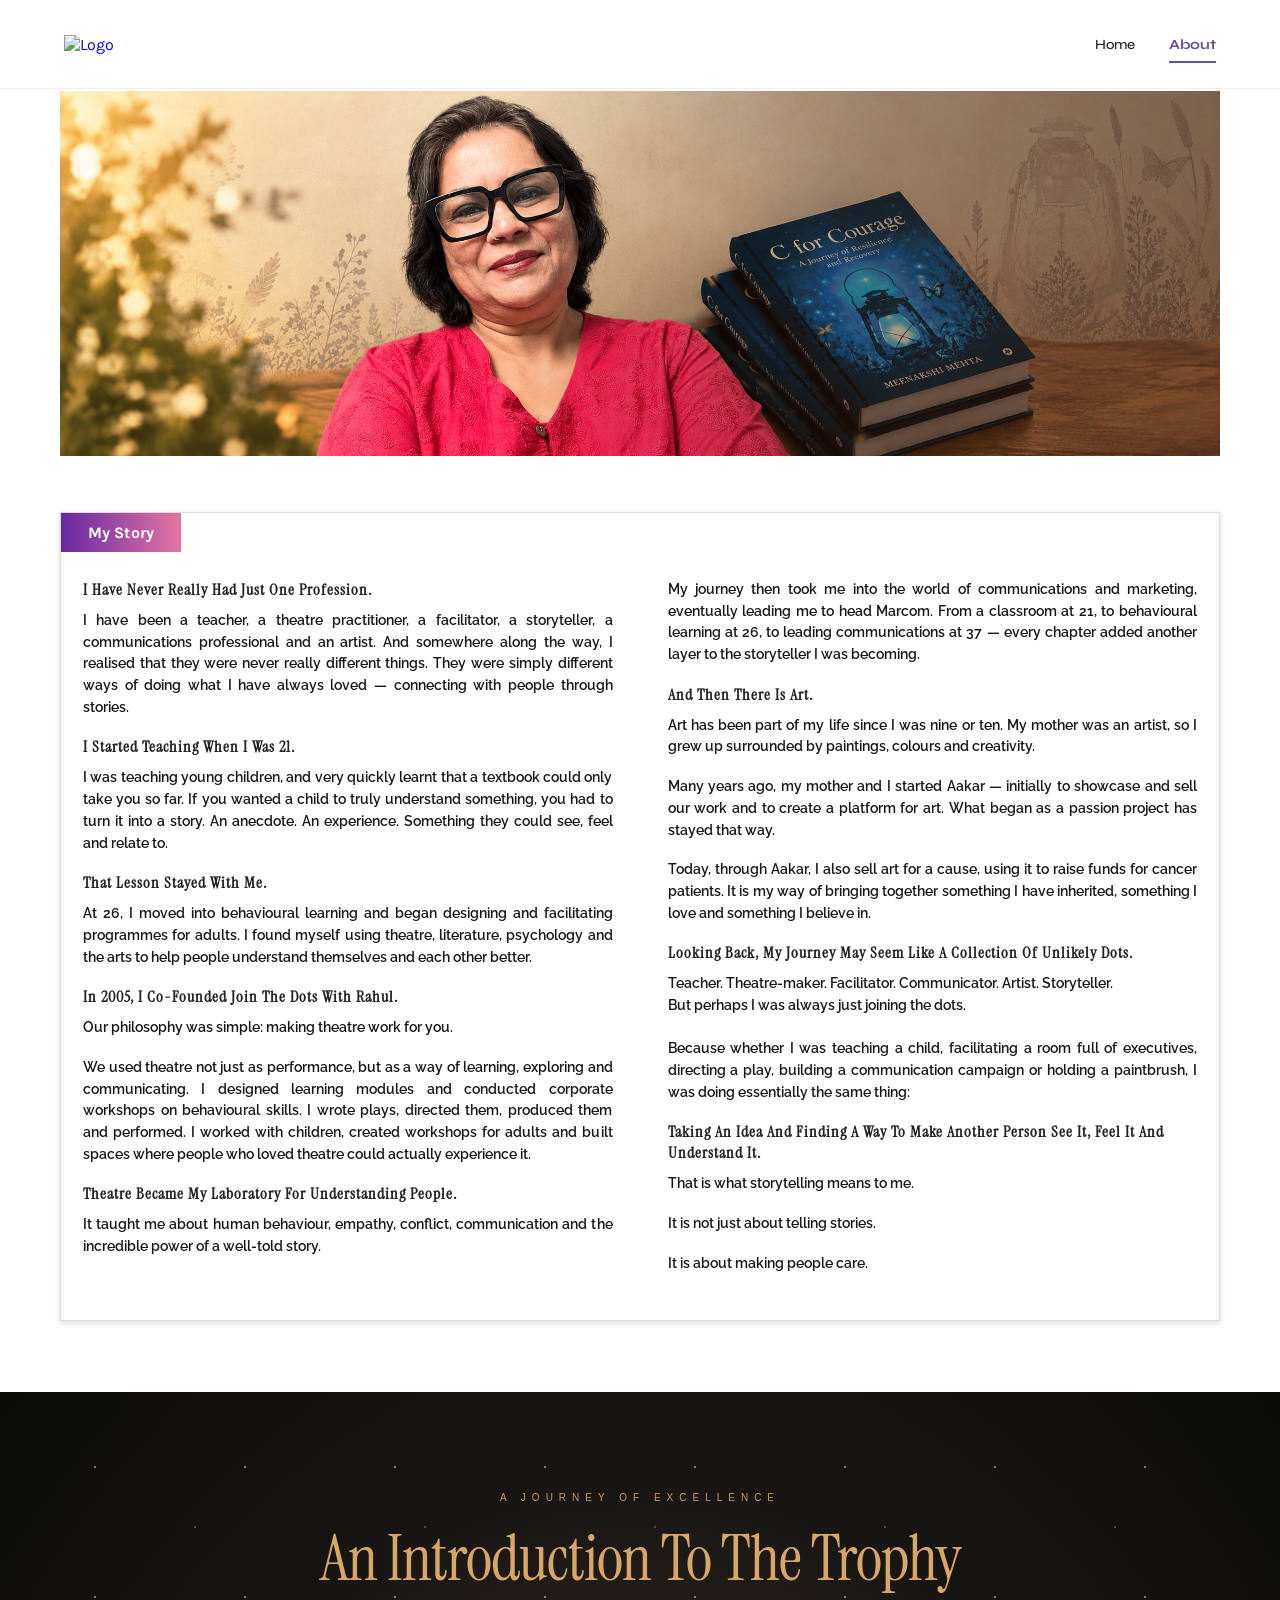
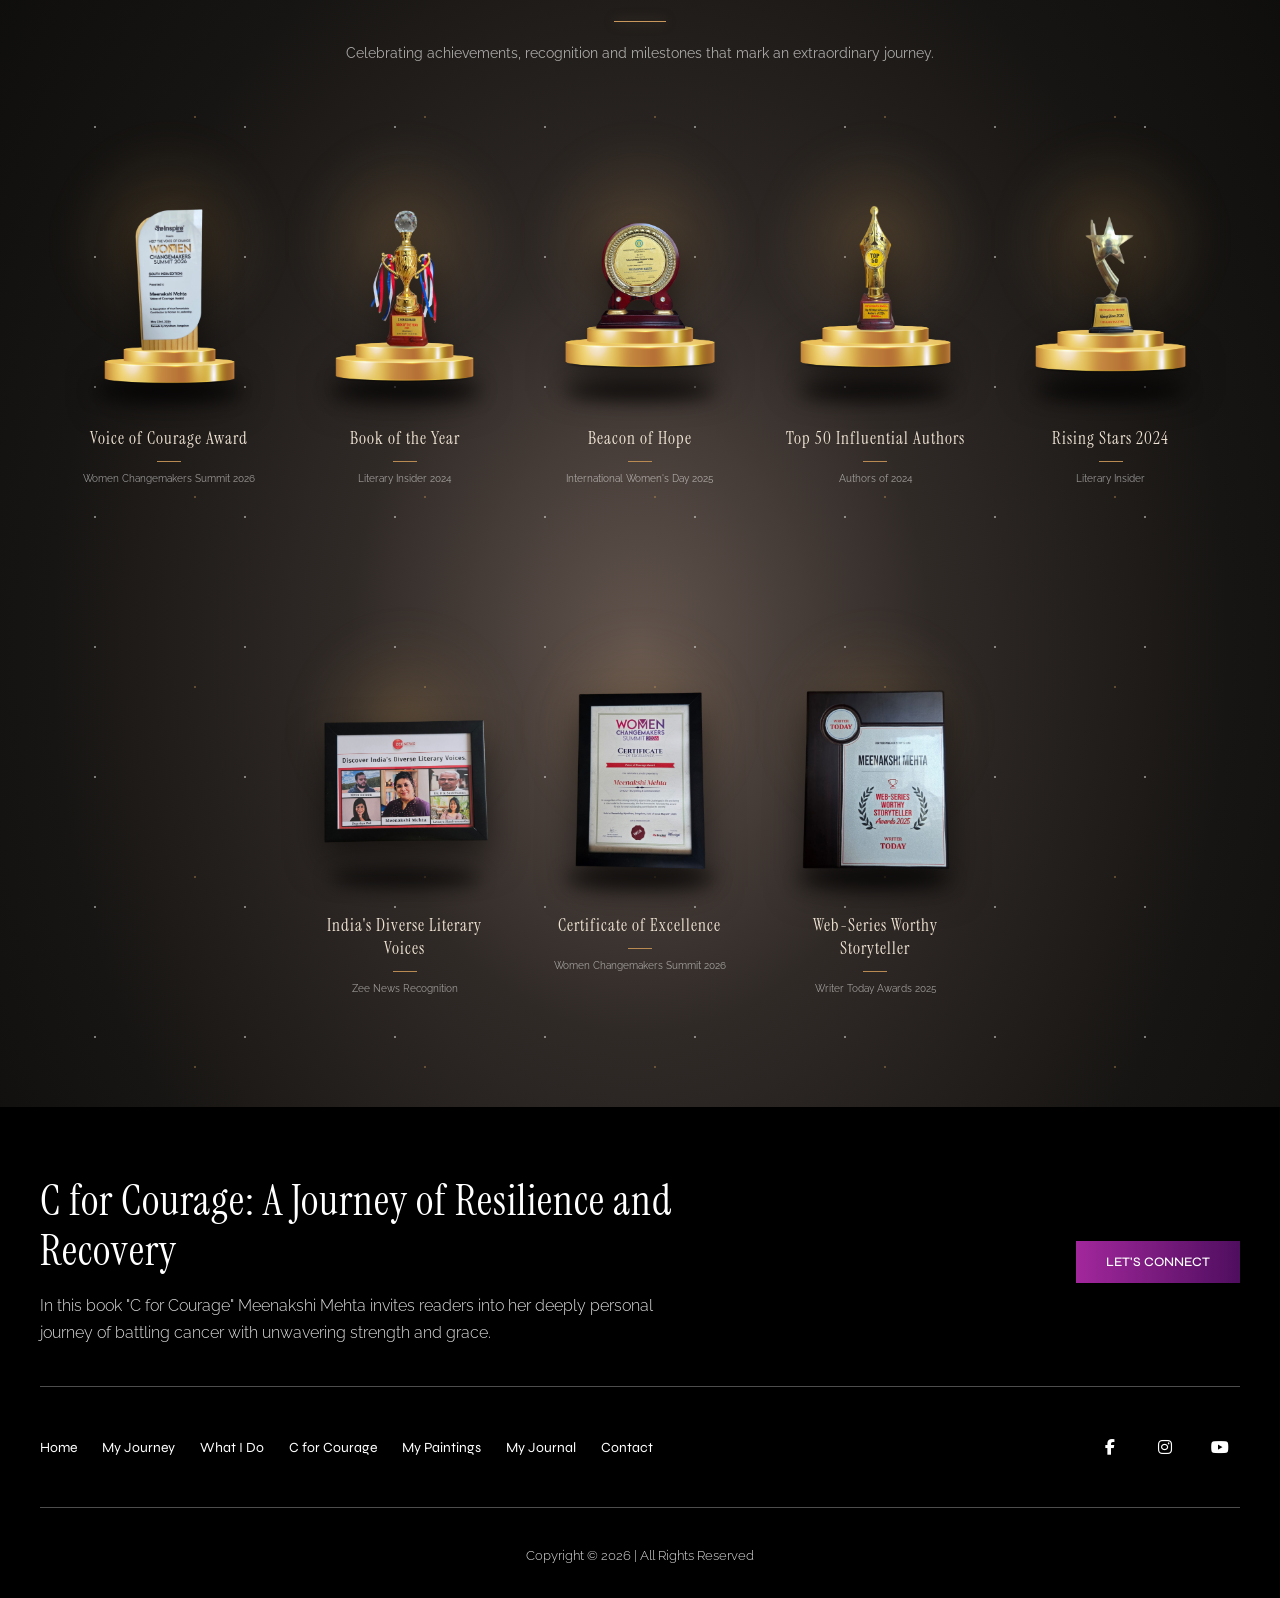
==== commit 3981feac: "New Commit 21_Sep New Commit 21_Sep Awards" ====
--- a/about.html
+++ b/about.html
@@ -109,7 +109,6 @@
               themselves and each other better.
             </p>
 
-            
             <h4>In 2005, I co-founded Join the Dots with Rahul.</h4>
             <p>Our philosophy was simple: making theatre work for you.</p>
             <p>
@@ -119,8 +118,8 @@
               plays, directed them, produced them and performed. I worked with
               children, created workshops for adults and built spaces where
               people who loved theatre could actually experience it.
-            </p>            
-            
+            </p>
+
             <h4>Theatre became my laboratory for understanding people.</h4>
             <p>
               It taught me about human behaviour, empathy, conflict,
@@ -162,13 +161,16 @@
             <p>
               Teacher. Theatre-maker. Facilitator. Communicator. Artist.
               Storyteller.<br />But perhaps I was always just joining the
-              dots.<br /><br />Because whether I was teaching a child, facilitating a
-              room full of executives, directing a play, building a
-              communication campaign or holding a paintbrush, I was doing
+              dots.<br /><br />Because whether I was teaching a child,
+              facilitating a room full of executives, directing a play, building
+              a communication campaign or holding a paintbrush, I was doing
               essentially the same thing:
             </p>
 
-            <h4>Taking an idea and finding a way to make another person see it, feel it and understand it.</h4>
+            <h4>
+              Taking an idea and finding a way to make another person see it,
+              feel it and understand it.
+            </h4>
             <p>That is what storytelling means to me.</p>
             <p>It is not just about telling stories.</p>
             <p>It is about making people care.</p>
@@ -178,19 +180,11 @@
     </section>
 
     <!-- ================= AWARDS SECTION ================= -->
-    <!-- =========================================
-     AWARDS & SPECIAL RECOGNITIONS
-========================================= -->
-
-    <section class="awards-section">
+    <!-- <section class="awards-section">
       <div class="awards-container">
-        <!-- Section Heading -->
         <div class="awards-title">Awards and Special Recognitions</div>
 
         <div class="awards-grid">
-          <!-- =========================
-                 LEFT COLUMN
-            ========================== -->
 
           <div class="awards-column">
             <div class="award-item">
@@ -259,10 +253,6 @@
             </div>
           </div>
 
-          <!-- =========================
-                 RIGHT COLUMN
-            ========================== -->
-
           <div class="awards-column">
             <div class="award-item">
               <span class="award-marker"></span>
@@ -328,7 +318,122 @@
           </div>
         </div>
       </div>
-    </section>
+    </section> -->
+
+
+      <section class="awards-section" id="awards">
+
+    <div class="awards-stars"></div>
+
+    <!-- HEADER -->
+    <div class="awards-header">
+
+        <span class="awards-eyebrow">
+            A JOURNEY OF EXCELLENCE
+        </span>
+
+        <h2>
+            An introduction to the Trophy
+        </h2>
+
+        <div class="awards-line"></div>
+
+        <p>
+            Celebrating achievements, recognition and milestones
+            that mark an extraordinary journey.
+        </p>
+
+    </div>
+
+
+    <!-- AWARDS -->
+    <div class="awards-grid">
+
+        <div class="award-card">
+            <div class="award-image">
+                <img src="./img/awards/Award-01.png" alt="Award 1">
+            </div>
+
+            <h3>Voice of Courage Award</h3>
+            <p>Women Changemakers Summit 2026</p>
+        </div>
+
+
+        <div class="award-card">
+            <div class="award-image">
+                <img src="./img/awards/Award-02.png" alt="Award 2">
+            </div>
+
+            <h3>Book of the Year</h3>
+            <p>Literary Insider 2024</p>
+        </div>
+
+
+        <div class="award-card">
+            <div class="award-image">
+                <img src="./img/awards/Award-03.png" alt="Award 3">
+            </div>
+
+            <h3>Beacon of Hope</h3>
+            <p>International Women's Day 2025</p>
+        </div>
+
+
+        <div class="award-card">
+            <div class="award-image">
+                <img src="./img/awards/Award-04.png" alt="Award 4">
+            </div>
+
+            <h3>Top 50 Influential Authors</h3>
+            <p>Authors of 2024</p>
+        </div>
+
+
+        <div class="award-card">
+            <div class="award-image">
+                <img src="./img/awards/Award-05.png" alt="Award 5">
+            </div>
+
+            <h3>Rising Stars 2024</h3>
+            <p>Literary Insider</p>
+        </div>
+
+
+        <div class="award-card">
+            <div class="award-image">
+                <img src="./img/awards/Award-06.png" alt="Award 6">
+            </div>
+
+            <h3>India's Diverse Literary Voices</h3>
+            <p>Zee News Recognition</p>
+        </div>
+
+
+        <div class="award-card">
+            <div class="award-image">
+                <img src="./img/awards/Award-07.png" alt="Award 7">
+            </div>
+
+            <h3>Certificate of Excellence</h3>
+            <p>Women Changemakers Summit 2026</p>
+        </div>
+
+
+        <div class="award-card">
+            <div class="award-image">
+                <img src="./img/awards/Award-08.png" alt="Award 8">
+            </div>
+
+            <h3>Web-Series Worthy Storyteller</h3>
+            <p>Writer Today Awards 2025</p>
+        </div>
+
+    </div>
+
+</section>
+
+
+
 
     <!-- ================= FOOTER ================= -->
     <footer class="footer">
--- a/style.css
+++ b/style.css
@@ -966,7 +966,10 @@
 .partner-section {
   position: relative;
   padding: 100px 7%;
-  background: linear-gradient(90deg, #000000 0%, #000000 50%, #434343 100%);
+  background: url(./img/faq-bg.jpg);
+  background-repeat: no-repeat;
+  background-size: cover;
+  object-fit: cover;
   overflow: hidden;
 }
 
--- a/about.css
+++ b/about.css
@@ -1,3 +1,5 @@
+@import url("https://fonts.googleapis.com/css2?family=Karla:ital,wght@0,200..800;1,200..800&display=swap");
+
 /* ========================================
    HERO SECTION
 ======================================== */
@@ -53,6 +55,7 @@
   inset: 0;
 
   pointer-events: none;
+  opacity: 70%;
 
   background: linear-gradient(
     90deg,
@@ -129,7 +132,7 @@
 
 .biography-section {
   width: 100%;
-  padding: 0 20px 16px;
+  padding: 40px 20px 71px;
 }
 
 /* =========================================
@@ -159,23 +162,16 @@
 
 .biography-title {
   position: absolute;
-
+  font-family: "Karla", sans-serif;
   top: 0;
   left: 0;
-
   background: linear-gradient(90deg, #6827a2, #e475a3);
-
   color: #ffffff;
-
   font-size: 16px;
   font-weight: 700;
-
   letter-spacing: 0.2px;
-
   padding: 10px 17px;
-
   min-width: 120px;
-
   text-align: center;
 }
 
@@ -323,250 +319,522 @@
   }
 }
 
-/* =========================================
+
+
+/* ==========================================
    AWARDS SECTION
-========================================= */
+========================================== */
 
 .awards-section {
-  width: 100%;
-  padding: 0 20px 30px;
-}
-
-/* =========================================
-   AWARDS CONTAINER
-========================================= */
-
-.awards-container {
-  position: relative;
-
-  width: 100%;
-  max-width: 1160px;
-
-  margin: 0 auto;
-
-  background: #ffffff;
-
-  border: 1px solid #dddddd;
-
-  box-shadow: 0 2px 6px rgba(0, 0, 0, 0.15);
-
-  padding: 61px 32px 30px;
-}
-
-/* =========================================
-   SECTION TITLE
-========================================= */
-
-.awards-title {
-  position: absolute;
-
-  top: 0;
-  left: 0;
-
-  display: inline-flex;
-  align-items: center;
-
-  min-height: 36px;
-
-  padding: 9px 17px;
-
-  background: linear-gradient(90deg, #6827a2, #e475a3);
-
-  color: #ffffff;
-
-  font-size: 16px;
-
-  line-height: 1;
-
-  font-weight: 700;
-}
-
-/* =========================================
-   TWO COLUMN GRID
-========================================= */
+    position: relative;
+    width: 100%;
+    padding: 100px 5% 110px;
+
+    overflow: hidden;
+
+    background:
+        radial-gradient(
+            ellipse at center 65%,
+            #62544d 0%,
+            #302a27 32%,
+            #171513 65%,
+            #0b0b0a 100%
+        );
+
+    color: white;
+}
+
+
+/* ==========================================
+   STARS
+========================================== */
+
+.awards-stars {
+    position: absolute;
+    inset: 0;
+
+    pointer-events: none;
+
+    background-image:
+        radial-gradient(
+            circle,
+            rgba(255,255,255,0.8) 1px,
+            transparent 1.5px
+        ),
+        radial-gradient(
+            circle,
+            rgba(210,160,95,0.65) 1px,
+            transparent 1.5px
+        );
+
+    background-size:
+        150px 130px,
+        230px 190px;
+
+    background-position:
+        20px 10px,
+        80px 40px;
+
+    opacity: 0.55;
+}
+
+
+/* ==========================================
+   HEADER
+========================================== */
+
+.awards-header {
+    position: relative;
+    z-index: 2;
+    text-align: center;
+    max-width: 1100px;
+    margin: 0 auto 10px;
+}
+
+
+/* Small heading */
+
+.awards-eyebrow {
+    display: block;
+
+    margin-bottom: 22px;
+
+    color: #c9995c;
+
+    font-family: Arial, sans-serif;
+
+    font-size: 10px;
+
+    font-weight: 500;
+
+    letter-spacing: 6px;
+
+    text-transform: uppercase;
+}
+
+
+/* Main heading */
+
+.awards-header h2 {
+    margin: 0;
+    color: #d9a765;
+    font-size: clamp(42px, 5vw, 70px);
+    font-weight: 500;
+    line-height: 1.05;
+    letter-spacing: -1px;
+    text-transform: capitalize;
+}
+
+
+/* Gold line */
+.awards-line {
+    width: 52px;
+    height: 1px;
+    margin: 28px auto 20px;
+    background: #c9985d;
+    box-shadow:
+        0 0 12px rgba(201,152,93,0.5);
+}
+
+
+/* Description */
+
+.awards-header p {
+    margin: 0 auto;
+
+    max-width: 650px;
+
+    color: rgba(255,255,255,0.62);
+
+    font-size: 14px;
+
+    line-height: 1.7;
+}
+
+
+/* ==========================================
+   GRID
+========================================== */
 
 .awards-grid {
-  display: grid;
-
-  grid-template-columns: repeat(2, minmax(0, 1fr));
-
-  column-gap: 34px;
-}
-
-/* =========================================
-   COLUMN
-========================================= */
-
-.awards-column {
-  width: 100%;
-}
-
-/* =========================================
-   AWARD ITEM
-========================================= */
-
-.award-item {
-  position: relative;
-
-  display: flex;
-
-  align-items: flex-start;
-
-  min-height: 66px;
-
-  padding: 12px 8px 12px 56px;
-
-  border-top: 1px solid #cdbfc6;
-}
-
-/* Remove unnecessary top border from first item */
-
-.award-item:first-child {
-  border-top: 1px solid #cdbfc6;
-}
-
-/* =========================================
-   PINK VERTICAL MARKER
-========================================= */
-
-.award-marker {
-  position: absolute;
-
-  left: 0;
-  top: 0;
-
-  width: 15px;
-  height: 34px;
-
-  background: rgb(79, 14, 95);
-}
-
-/* =========================================
-   AWARD TEXT
-========================================= */
-
-.award-item p {
-  margin: 0;
-
-  color: #151515;
-
-  font-size: 13px;
-
-  line-height: 1.55;
-
-  font-weight: 600;
-}
-
-/* =========================================
-   HOVER EFFECT
-========================================= */
-
-.award-item {
-  transition:
-    background-color 0.25s ease,
-    transform 0.25s ease;
-}
-
-.award-item:hover {
-  background-color: #faf8fb;
-}
-
-.award-item:hover .award-marker {
-  transform: scaleY(1.08);
-}
-
-/* =========================================
+    position: relative;
+
+    z-index: 2;
+
+    width: 100%;
+
+    max-width: 1400px;
+
+    margin: 0 auto;
+
+    display: grid;
+
+    grid-template-columns:
+        repeat(5, minmax(0, 1fr));
+
+    column-gap: 25px;
+
+    row-gap: 75px;
+
+    align-items: start;
+}
+
+
+/* ==========================================
+   AWARD CARD
+
+   IMPORTANT:
+   opacity is 1 by default.
+   So JS fail hone par bhi
+   images visible rahengi.
+========================================== */
+
+.award-card {
+    position: relative;
+
+    width: 100%;
+
+    min-width: 0;
+
+    text-align: center;
+
+    opacity: 1;
+
+    transform: translateY(0);
+
+    transition:
+        transform 0.45s ease,
+        opacity 0.6s ease;
+}
+
+
+/* ==========================================
+   IMAGE CONTAINER
+========================================== */
+
+.award-image {
+    position: relative;
+
+    width: 100%;
+
+    height: 330px;
+
+    display: flex;
+
+    align-items: flex-end;
+
+    justify-content: center;
+
+    margin-bottom: 22px;
+}
+
+
+/* Golden glow */
+
+.award-image::before {
+    content: "";
+
+    position: absolute;
+
+    width: 210px;
+
+    height: 210px;
+
+    left: 50%;
+
+    top: 50%;
+
+    transform: translate(-50%, -50%);
+
+    border-radius: 50%;
+
+    background:
+        radial-gradient(
+            circle,
+            rgba(206,158,91,0.25),
+            rgba(206,158,91,0.08) 40%,
+            transparent 72%
+        );
+
+    filter: blur(15px);
+
+    pointer-events: none;
+}
+
+
+/* Ground shadow */
+
+.award-image::after {
+    content: "";
+
+    position: absolute;
+
+    width: 150px;
+
+    height: 18px;
+
+    left: 50%;
+
+    bottom: 5px;
+
+    transform: translateX(-50%);
+
+    background: rgba(0,0,0,0.75);
+
+    border-radius: 50%;
+
+    filter: blur(9px);
+}
+
+
+/* ==========================================
+   ACTUAL IMAGE
+========================================== */
+
+.award-image img {
+    position: relative;
+
+    z-index: 3;
+
+    display: block;
+
+    width: auto;
+
+    max-width: 85%;
+
+    height: 300px;
+
+    object-fit: contain;
+
+    object-position: center bottom;
+
+    filter:
+        drop-shadow(
+            0 18px 18px rgba(0,0,0,0.5)
+        );
+
+    transition:
+        transform 0.45s ease,
+        filter 0.45s ease;
+}
+
+
+/* ==========================================
+   HOVER
+========================================== */
+
+.award-card:hover {
+    transform: translateY(-8px);
+}
+
+
+.award-card:hover .award-image img {
+    transform: scale(1.04);
+
+    filter:
+        drop-shadow(
+            0 25px 25px rgba(0,0,0,0.6)
+        )
+        drop-shadow(
+            0 0 18px rgba(216,166,99,0.18)
+        );
+}
+
+
+/* ==========================================
+   TITLE
+========================================== */
+
+.award-card h3 {
+    margin: 0 8px;
+    color: #f0e4d4;
+    font-size: 17px;
+    font-weight: 400;
+    line-height: 1.35;
+    letter-spacing: 1px;
+}
+
+
+/* Small gold line */
+
+.award-card h3::after {
+    content: "";
+
+    display: block;
+
+    width: 24px;
+
+    height: 1px;
+
+    margin: 11px auto 9px;
+
+    background: #b98a51;
+}
+
+
+/* Description */
+
+.award-card p {
+    margin: 0 auto;
+
+    max-width: 210px;
+
+    color: rgba(255,255,255,0.55);
+
+    font-size: 10px;
+
+    line-height: 1.6;
+}
+
+
+/* ==========================================
+   SECOND ROW
+   5 + 3 CENTERED
+========================================== */
+
+.award-card:nth-child(6) {
+    grid-column: 2;
+}
+
+.award-card:nth-child(7) {
+    grid-column: 3;
+}
+
+.award-card:nth-child(8) {
+    grid-column: 4;
+}
+
+
+/* ==========================================
    TABLET
-========================================= */
-
-@media (max-width: 900px) {
-  .awards-section {
-    padding-left: 15px;
-    padding-right: 15px;
-  }
-
-  .awards-container {
-    padding: 60px 22px 25px;
-  }
-
-  .awards-grid {
-    column-gap: 25px;
-  }
-
-  .award-item {
-    padding-left: 48px;
-  }
-
-  .award-marker {
-    width: 13px;
-  }
-
-  .award-item p {
-    font-size: 13px;
-  }
-}
-
-/* =========================================
+========================================== */
+
+@media (max-width: 1100px) {
+
+    .awards-grid {
+        grid-template-columns:
+            repeat(3, minmax(0, 1fr));
+
+        column-gap: 20px;
+
+        row-gap: 60px;
+    }
+
+
+    .award-card:nth-child(6),
+    .award-card:nth-child(7),
+    .award-card:nth-child(8) {
+        grid-column: auto;
+    }
+
+
+    .award-image {
+        height: 300px;
+    }
+
+
+    .award-image img {
+        height: 275px;
+    }
+}
+
+
+/* ==========================================
+   MOBILE TABLET
+========================================== */
+
+@media (max-width: 750px) {
+
+    .awards-section {
+        padding:
+            80px 25px
+            90px;
+    }
+
+
+    .awards-header {
+        margin-bottom: 50px;
+    }
+
+
+    .awards-header h2 {
+        font-size: 45px;
+    }
+
+
+    .awards-grid {
+        grid-template-columns:
+            repeat(2, minmax(0, 1fr));
+
+        column-gap: 25px;
+
+        row-gap: 55px;
+    }
+
+
+    .award-image {
+        height: 290px;
+    }
+
+
+    .award-image img {
+        height: 270px;
+    }
+}
+
+
+/* ==========================================
    MOBILE
-========================================= */
-
-@media (max-width: 650px) {
-  .awards-section {
-    padding-left: 10px;
-    padding-right: 10px;
-  }
-
-  .awards-container {
-    padding: 58px 16px 20px;
-  }
-
-  .awards-title {
-    font-size: 14px;
-
-    padding: 9px 14px;
-
-    min-height: 35px;
-  }
-
-  .awards-grid {
-    grid-template-columns: 1fr;
-
-    column-gap: 0;
-  }
-
-  .award-item {
-    min-height: auto;
-
-    padding: 13px 5px 13px 42px;
-  }
-
-  .award-marker {
-    width: 12px;
-    height: 32px;
-  }
-
-  .award-item p {
-    font-size: 12.5px;
-
-    line-height: 1.6;
-  }
-}
-
-/* =========================================
-   SMALL MOBILE
-========================================= */
-
-@media (max-width: 400px) {
-  .awards-container {
-    padding-left: 14px;
-    padding-right: 14px;
-  }
-
-  .award-item {
-    padding-left: 38px;
-  }
-
-  .award-item p {
-    font-size: 12px;
-  }
-}
+========================================== */
+
+@media (max-width: 500px) {
+
+    .awards-section {
+        padding:
+            70px 20px
+            80px;
+    }
+
+
+    .awards-eyebrow {
+        font-size: 8px;
+
+        letter-spacing: 4px;
+    }
+
+
+    .awards-header h2 {
+        font-size: 36px;
+
+        line-height: 1.1;
+    }
+
+
+    .awards-header p {
+        font-size: 11px;
+    }
+
+
+    .awards-grid {
+        grid-template-columns: 1fr;
+
+        max-width: 380px;
+    }
+
+
+    .award-image {
+        height: 350px;
+    }
+
+
+    .award-image img {
+        height: 320px;
+
+        max-width: 92%;
+    }
+
+
+    .award-card h3 {
+        font-size: 18px;
+    }
+}
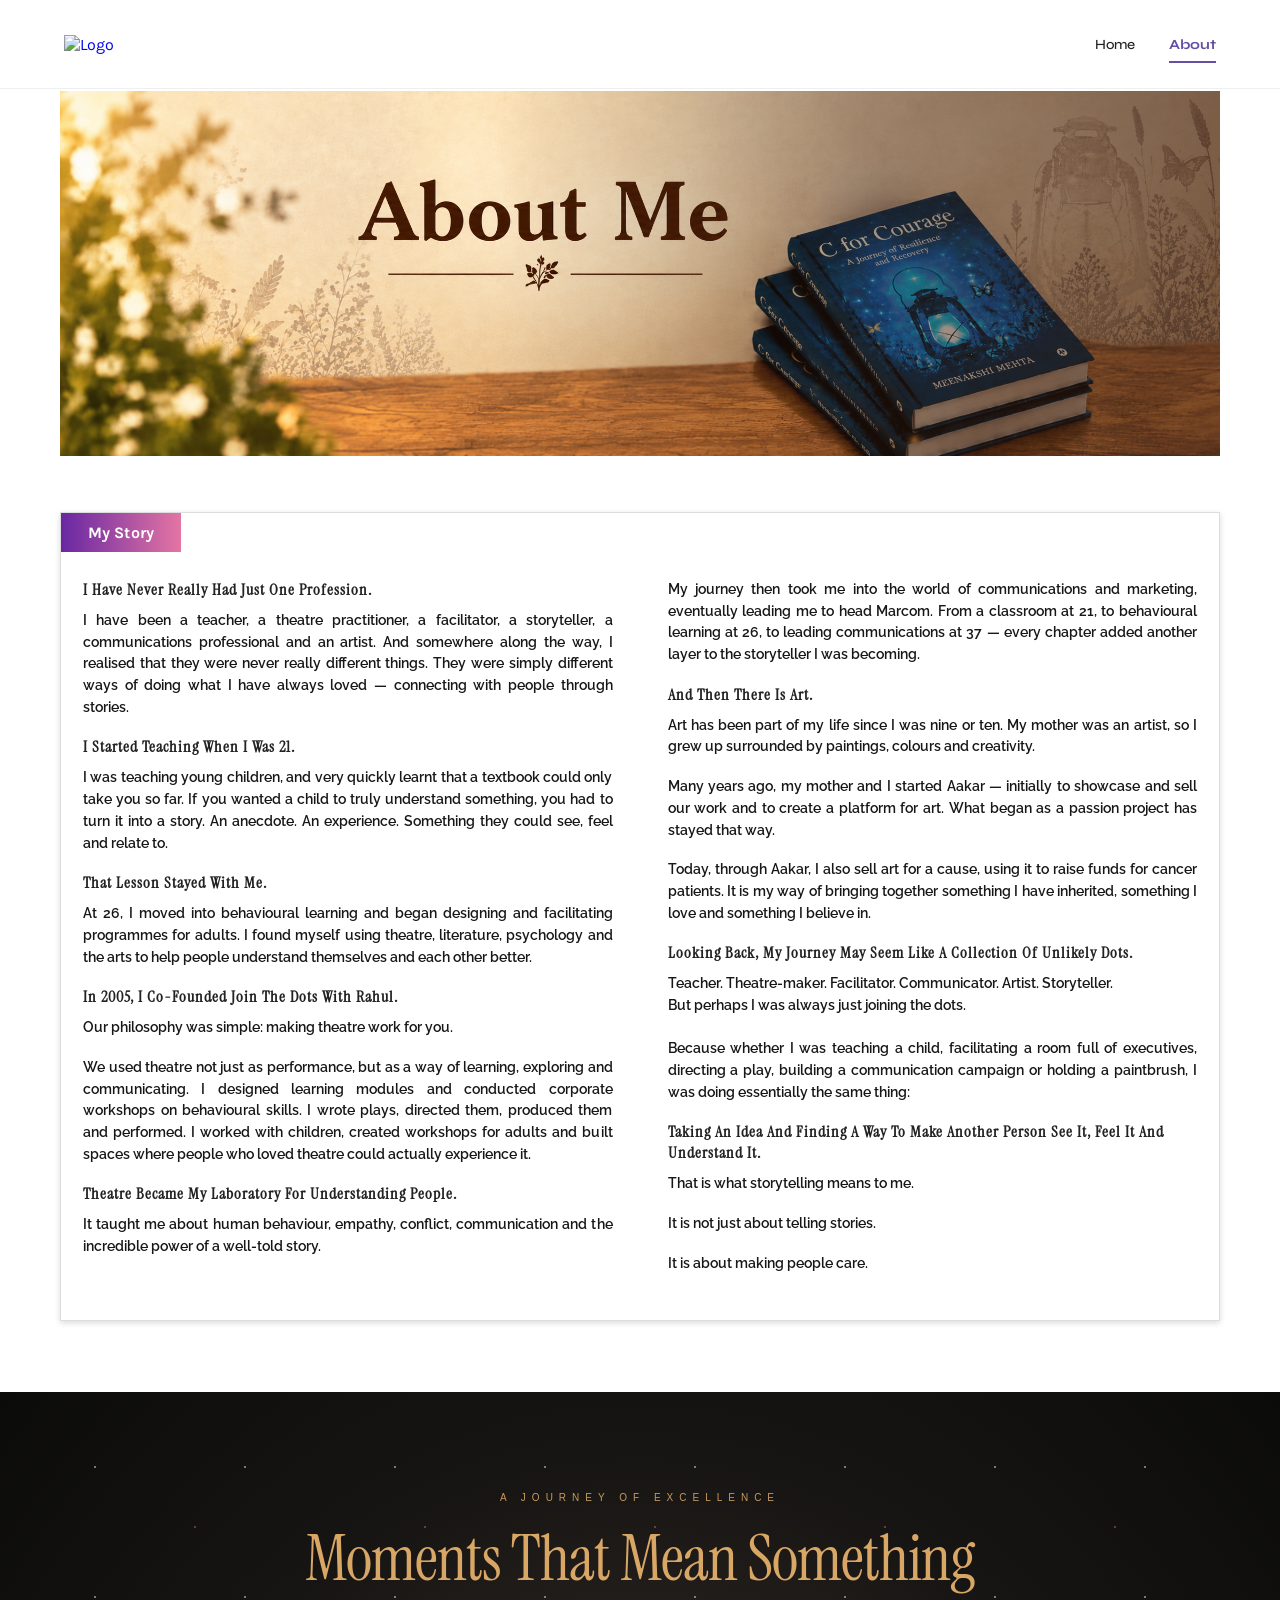
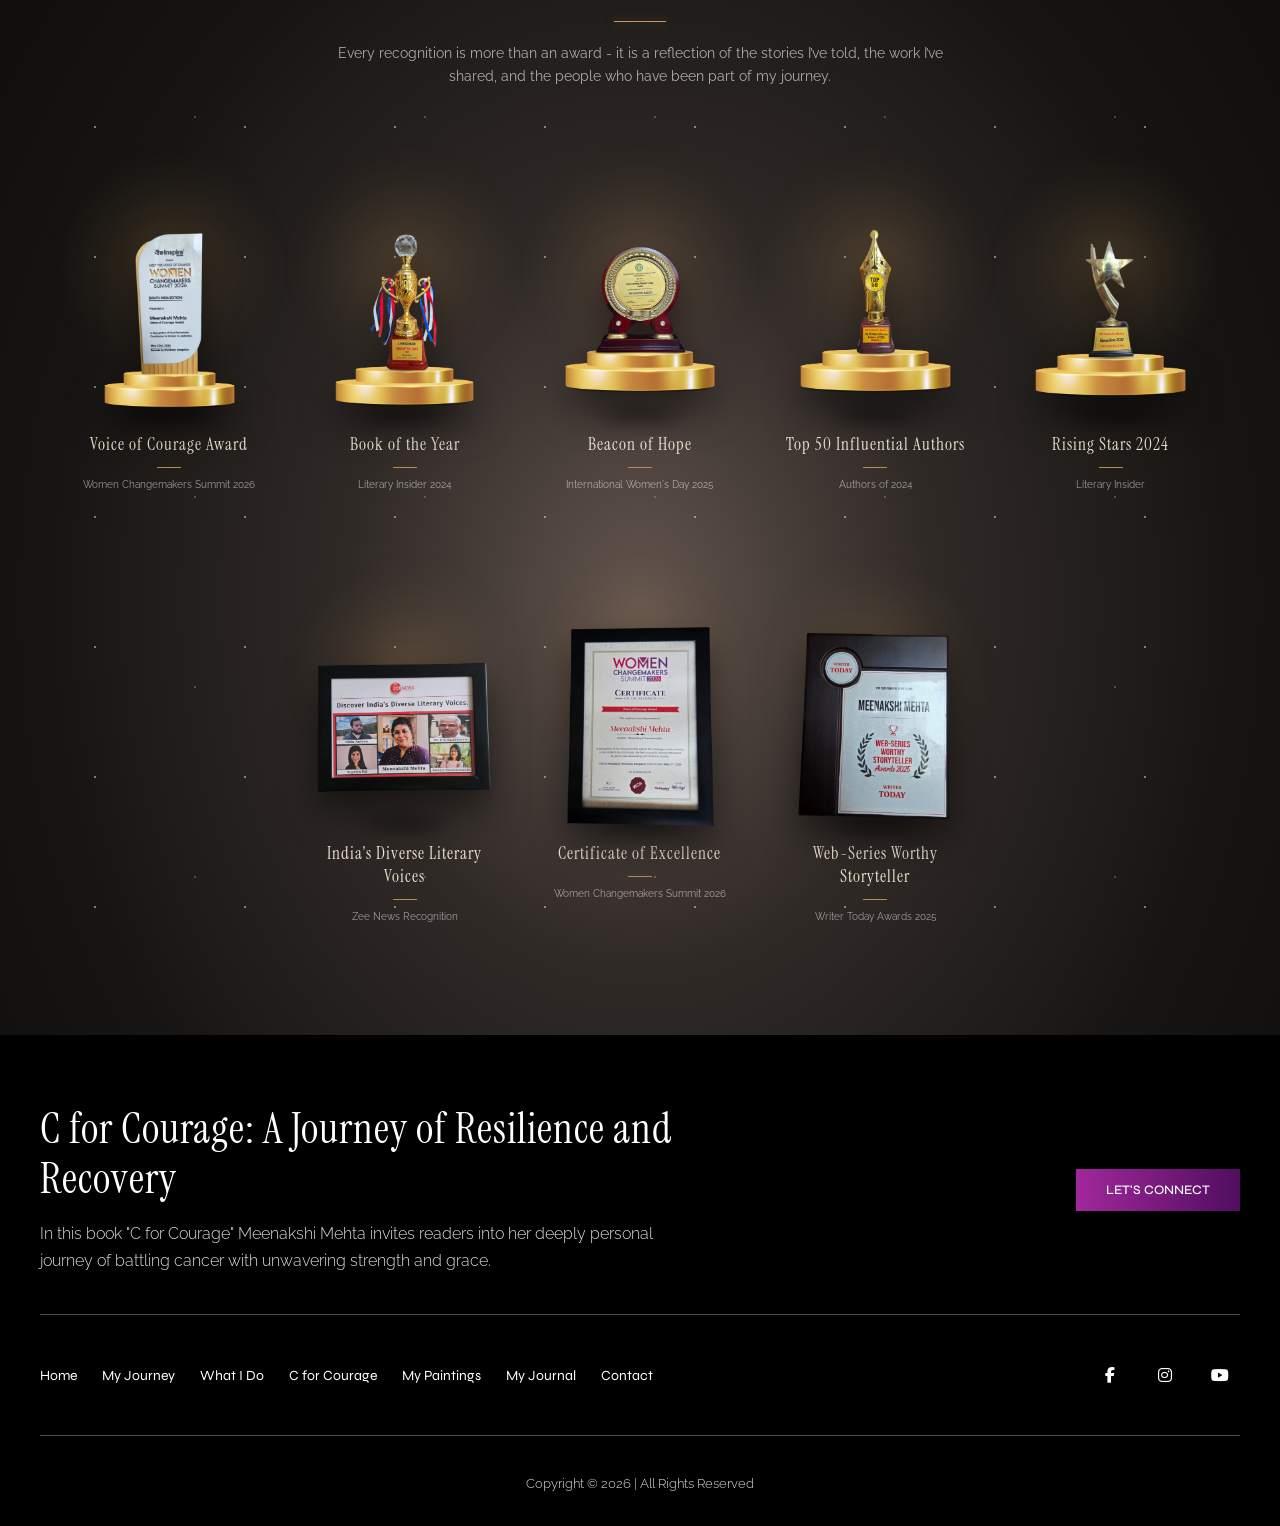
==== commit 2a37ebed: "22_Sep Commit 22_Sep Commit" ====
--- a/about.html
+++ b/about.html
@@ -333,14 +333,13 @@
         </span>
 
         <h2>
-            An introduction to the Trophy
+            Moments That Mean Something
         </h2>
 
         <div class="awards-line"></div>
 
         <p>
-            Celebrating achievements, recognition and milestones
-            that mark an extraordinary journey.
+            Every recognition is more than an award - it is a reflection of the stories I’ve told, the work I’ve shared, and the people who have been part of my journey.
         </p>
 
     </div>
--- a/about.css
+++ b/about.css
@@ -474,7 +474,7 @@
 
     column-gap: 25px;
 
-    row-gap: 75px;
+    row-gap: 15px;
 
     align-items: start;
 }
@@ -525,7 +525,7 @@
 
     justify-content: center;
 
-    margin-bottom: 22px;
+    margin-bottom: 4px;
 }
 
 
@@ -569,13 +569,13 @@
 
     position: absolute;
 
-    width: 150px;
-
-    height: 18px;
+    width: 80px;
+
+    height: 8px;
 
     left: 50%;
 
-    bottom: 5px;
+    bottom: 10px;
 
     transform: translateX(-50%);
 
